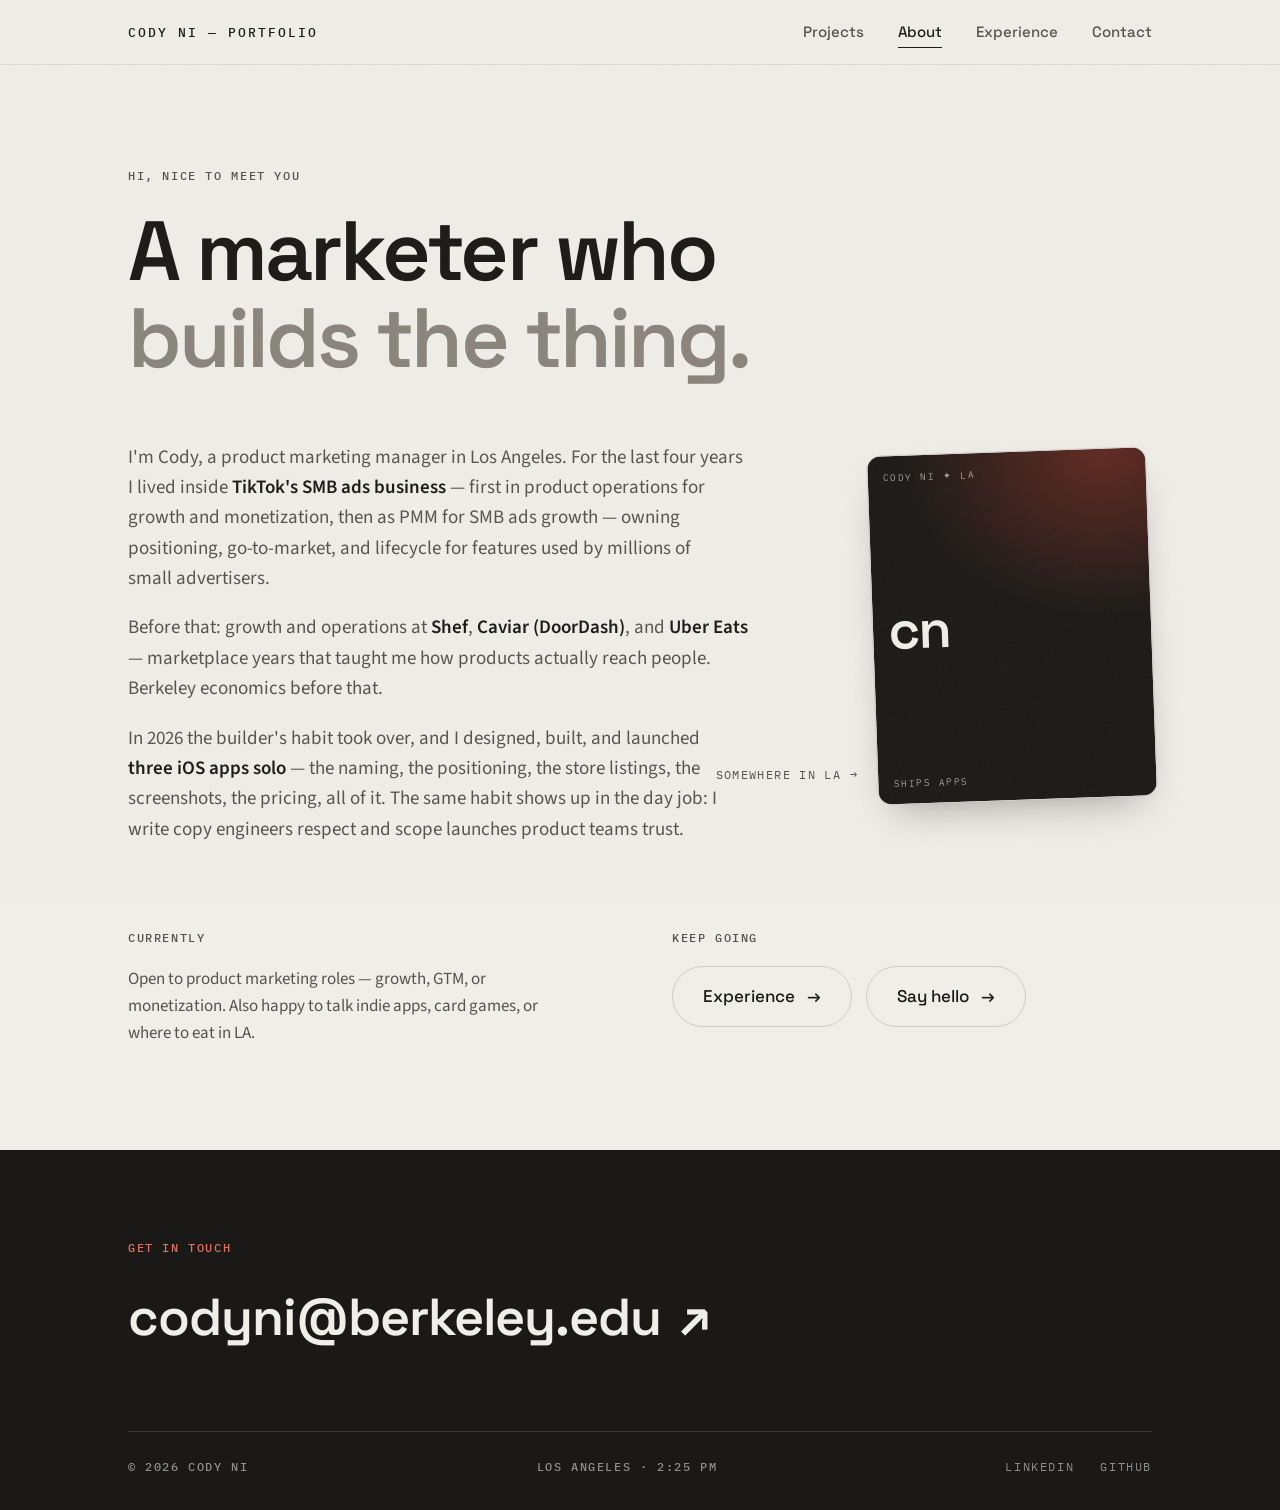
==== about.html @ 58f97cc1 "Design pass: signature interactions and a darker, sleeker finish - Cursor-following project previews" ====
<!DOCTYPE html>
<html lang="en">
<head>
  <meta charset="UTF-8">
  <meta name="viewport" content="width=device-width, initial-scale=1.0">
  <title>About — Cody Ni</title>
  <meta name="description" content="Cody Ni is a product marketing manager in Los Angeles — four years on TikTok's SMB ads business, three iOS apps shipped solo.">
  <link rel="canonical" href="https://codyni123.github.io/about.html">
  <meta property="og:type" content="profile">
  <meta property="og:title" content="About Cody Ni">
  <meta property="og:description" content="A marketer who builds the thing — PMM at TikTok, three iOS apps shipped solo.">
  <meta property="og:image" content="https://codyni123.github.io/assets/og.png">
  <link rel="icon" href="assets/favicon.svg" type="image/svg+xml">
  <link rel="preconnect" href="https://fonts.googleapis.com">
  <link rel="preconnect" href="https://fonts.gstatic.com" crossorigin>
  <link href="https://fonts.googleapis.com/css2?family=Space+Grotesk:wght@400;500;600&family=IBM+Plex+Mono:wght@400;500&family=Source+Sans+3:wght@400;500;600&display=swap" rel="stylesheet">
  <link rel="stylesheet" href="css/style.css">
</head>
<body>

  <header class="site-header">
    <div class="container">
      <a class="wordmark" href="index.html">Cody Ni<span class="wm-tail"> — Portfolio</span></a>
      <nav class="site-nav" aria-label="Main">
        <a href="index.html#projects">Projects</a>
        <a href="about.html" aria-current="page">About</a>
        <a href="resume.html">Experience</a>
        <a href="contact.html">Contact</a>
      </nav>
    </div>
  </header>

  <main>
    <section class="about-hero container">
      <span class="label fade-up">hi, nice to meet you</span>
      <h1 class="fade-up" style="--d:.08s">A marketer who<br><span class="muted">builds the thing.</span></h1>

      <div class="about-grid">
        <div class="about-bio fade-up" style="--d:.18s">
          <p>I'm Cody, a product marketing manager in Los Angeles. For the last four years I
          lived inside <strong>TikTok's SMB ads business</strong> — first in product operations
          for growth and monetization, then as PMM for SMB ads growth — owning positioning,
          go-to-market, and lifecycle for features used by millions of small advertisers.</p>
          <p>Before that: growth and operations at <strong>Shef</strong>, <strong>Caviar
          (DoorDash)</strong>, and <strong>Uber Eats</strong> — marketplace years that taught me
          how products actually reach people. Berkeley economics before that.</p>
          <p>In 2026 the builder's habit took over, and I designed, built, and launched
          <strong>three iOS apps solo</strong> — the naming, the positioning, the store
          listings, the screenshots, the pricing, all of it. The same habit shows up in the day
          job: I write copy engineers respect and scope launches product teams trust.</p>
        </div>
        <div class="about-photo fade-up" style="--d:.26s">
          <div class="polaroid">
            <div class="polaroid-fallback"><span class="pf-label">Cody Ni ✦ LA</span><span class="pf-mono">cn</span><span class="pf-label">ships apps</span></div>
            <img class="photo" src="assets/photo.jpg" alt="Cody Ni" onerror="this.remove()">
          </div>
          <span class="photo-caption">somewhere in LA →</span>
        </div>
      </div>
    </section>

    <section class="container">
      <div class="about-cols">
        <div class="currently reveal">
          <span class="label">Currently</span>
          <p>Open to product marketing roles — growth, GTM, or monetization. Also happy to
          talk indie apps, card games, or where to eat in LA.</p>
        </div>
        <div class="reveal">
          <span class="label" style="display:block; margin-bottom:18px;">Keep going</span>
          <div class="contact-alt" style="margin-top:0;">
            <a class="btn btn--ghost" href="resume.html">Experience <span class="arrow">→</span></a>
            <a class="btn btn--ghost" href="contact.html">Say hello <span class="arrow">→</span></a>
          </div>
        </div>
      </div>
    </section>
  </main>

  <footer class="site-footer">
    <div class="container">
      <div class="footer-cta reveal">
        <span class="label">Get in touch</span>
        <a class="footer-email" href="mailto:codyni@berkeley.edu">codyni@berkeley.edu <span class="arrow">↗</span></a>
      </div>
      <div class="footer-meta">
        <span class="label">© 2026 Cody Ni</span>
        <span class="label" data-la-time>Los Angeles</span>
        <div class="footer-links">
          <a href="https://www.linkedin.com/in/codyni123" target="_blank" rel="noopener">LinkedIn</a>
          <a href="https://github.com/codyni123" target="_blank" rel="noopener">GitHub</a>
        </div>
      </div>
    </div>
  </footer>

  <script src="js/main.js"></script>
</body>
</html>
---- css/style.css ----
/* ============================================================
   Cody Ni — portfolio
   2026 editorial: big type, warm paper, tactile detail
   ============================================================ */

/* soft cross-fade between pages (progressive enhancement) */
@view-transition { navigation: auto; }

::view-transition-old(root),
::view-transition-new(root) { animation-duration: 0.22s; }

:root {
  --paper: #f0eee9;
  --paper-raised: #f7f5f1;
  --ink: #1b1917;
  --ink-2: #57524c;
  --ink-3: #8a847c;
  --line: rgba(27, 25, 23, 0.16);
  --line-soft: rgba(27, 25, 23, 0.09);
  --red: #c2402f;
  --red-soft: #e2705f;
  --green: #3d8a5c;
  --pill: #1b1917;
  --pill-text: #f0eee9;

  --font-display: "Space Grotesk", "Helvetica Neue", Arial, sans-serif;
  --font-mono: "IBM Plex Mono", "SF Mono", Menlo, monospace;
  --font-body: "Source Sans 3", -apple-system, "Segoe UI", sans-serif;

  --container: 1120px;
  --pad: clamp(20px, 4.5vw, 48px);

  --ease-out: cubic-bezier(0.22, 1, 0.36, 1);
}

/* ---------- base ---------- */

*, *::before, *::after { box-sizing: border-box; }

html {
  scroll-behavior: smooth;
  -webkit-text-size-adjust: 100%;
}

[id] { scroll-margin-top: 78px; }

:focus-visible { outline: 2px solid var(--red); outline-offset: 3px; border-radius: 4px; }

body {
  margin: 0;
  background: var(--paper);
  color: var(--ink);
  font-family: var(--font-body);
  font-size: 17px;
  line-height: 1.6;
  -webkit-font-smoothing: antialiased;
  text-rendering: optimizeLegibility;
}

/* faint paper grain — the tactile detail */
body::after {
  content: "";
  position: fixed;
  inset: 0;
  z-index: 999;
  pointer-events: none;
  opacity: 0.05;
  background-image: url("data:image/svg+xml,%3Csvg xmlns='http://www.w3.org/2000/svg' width='180' height='180'%3E%3Cfilter id='n'%3E%3CfeTurbulence type='fractalNoise' baseFrequency='0.9' numOctaves='2' stitchTiles='stitch'/%3E%3C/filter%3E%3Crect width='100%25' height='100%25' filter='url(%23n)'/%3E%3C/svg%3E");
}

::selection { background: var(--red); color: var(--paper); }

img { max-width: 100%; display: block; }

a { color: inherit; text-decoration: none; }

h1, h2, h3 { margin: 0; font-family: var(--font-display); font-weight: 600; letter-spacing: -0.02em; text-wrap: balance; }

p { margin: 0 0 1em; text-wrap: pretty; }
p:last-child { margin-bottom: 0; }

.container {
  max-width: var(--container);
  margin: 0 auto;
  padding-left: var(--pad);
  padding-right: var(--pad);
}

/* mono label — the site's connective tissue */
.label {
  font-family: var(--font-mono);
  font-size: 11.5px;
  font-weight: 500;
  letter-spacing: 0.14em;
  text-transform: uppercase;
  color: var(--ink-2);
}

.label--dark { color: var(--ink); }

/* two-tone accent inside display type */
h1 .muted { color: var(--ink-3); }

/* availability dot */
.dot {
  display: inline-block;
  width: 8px;
  height: 8px;
  border-radius: 50%;
  background: var(--green);
  margin-right: 9px;
  vertical-align: 1px;
  animation: pulse 2.6s ease-in-out infinite;
}

@keyframes pulse {
  0%, 100% { box-shadow: 0 0 0 0 rgba(61, 138, 92, 0.35); }
  50% { box-shadow: 0 0 0 5px rgba(61, 138, 92, 0); }
}

/* ---------- header ---------- */

.site-header {
  position: sticky;
  top: 0;
  z-index: 50;
  view-transition-name: site-header; /* header holds still while pages cross-fade */
  background: color-mix(in srgb, var(--paper) 88%, transparent);
  backdrop-filter: blur(10px);
  -webkit-backdrop-filter: blur(10px);
  border-bottom: 1px solid var(--line-soft);
}

.site-header .container {
  display: flex;
  align-items: center;
  justify-content: space-between;
  height: 64px;
}

.site-header.scrolled {
  border-bottom-color: var(--line);
  background: color-mix(in srgb, var(--paper) 94%, transparent);
}

.wordmark {
  font-family: var(--font-mono);
  font-size: 12.5px;
  font-weight: 500;
  letter-spacing: 0.16em;
  text-transform: uppercase;
}

.wordmark:hover { color: var(--red); }

.site-nav {
  display: flex;
  gap: clamp(18px, 3vw, 34px);
}

.site-nav a {
  font-family: var(--font-display);
  font-size: 15px;
  font-weight: 500;
  color: var(--ink-2);
  position: relative;
  padding: 4px 0;
}

.site-nav a::after {
  content: "";
  position: absolute;
  left: 0;
  bottom: 0;
  height: 1.5px;
  width: 100%;
  background: var(--ink);
  transform: scaleX(0);
  transform-origin: right;
  transition: transform 0.35s var(--ease-out);
}

.site-nav a:hover { color: var(--ink); }
.site-nav a:hover::after { transform: scaleX(1); transform-origin: left; }

.site-nav a[aria-current="page"] { color: var(--ink); }
.site-nav a[aria-current="page"]::after { transform: scaleX(1); }

/* ---------- footer (dark) ---------- */

.site-footer {
  background: var(--ink);
  color: var(--paper);
  margin-top: clamp(64px, 8vw, 110px);
  padding: clamp(56px, 7vw, 96px) 0 34px;
}

.site-footer .label { color: rgba(240, 238, 233, 0.5); }

.footer-cta { margin-bottom: clamp(44px, 6vw, 72px); }

.footer-cta .label { display: block; margin-bottom: 18px; color: var(--red-soft); }

.footer-email {
  font-family: var(--font-display);
  font-weight: 600;
  font-size: clamp(26px, 4.6vw, 52px);
  letter-spacing: -0.02em;
  display: inline-flex;
  align-items: baseline;
  gap: 0.35em;
  color: var(--paper);
  transition: color 0.3s;
}

.footer-email .arrow { transition: transform 0.3s var(--ease-out); display: inline-block; }
.footer-email:hover { color: var(--red-soft); }
.footer-email:hover .arrow { transform: translate(5px, -5px); }

.footer-meta {
  display: flex;
  flex-wrap: wrap;
  align-items: center;
  justify-content: space-between;
  gap: 14px 28px;
  border-top: 1px solid rgba(240, 238, 233, 0.14);
  padding-top: 26px;
}

.footer-links { display: flex; gap: 26px; }

.footer-links a,
.footer-meta .label { font-family: var(--font-mono); font-size: 11.5px; letter-spacing: 0.14em; text-transform: uppercase; color: rgba(240, 238, 233, 0.55); transition: color 0.25s; }

.footer-links a:hover { color: var(--paper); }

/* ---------- buttons ---------- */

.btn {
  border: 0;
  cursor: pointer;
  display: inline-flex;
  align-items: center;
  gap: 12px;
  background: var(--pill);
  color: var(--pill-text);
  font-family: var(--font-display);
  font-weight: 500;
  font-size: 17px;
  padding: 16px 30px;
  border-radius: 999px;
  transition: transform 0.3s var(--ease-out), box-shadow 0.3s var(--ease-out), background 0.3s;
}

.btn .arrow { transition: transform 0.3s var(--ease-out); }

.btn:hover {
  transform: translateY(-2px);
  box-shadow: 0 10px 28px -10px rgba(27, 25, 23, 0.45);
}

.btn:hover .arrow { transform: translate(3px, -3px); }

.btn:active { transform: translateY(0) scale(0.98); }

.btn--ghost {
  background: transparent;
  color: var(--ink);
  border: 1px solid var(--line);
}

.btn--ghost:hover { border-color: var(--ink); background: var(--ink); color: var(--paper); box-shadow: none; }

/* ---------- hero (home) ---------- */

.hero { position: relative; isolation: isolate; padding-top: clamp(56px, 9vw, 120px); padding-bottom: clamp(40px, 6vw, 80px); }

/* soft warm glow behind the hero — depth without decoration */
.hero::before {
  content: "";
  position: absolute;
  top: -18%;
  right: 0;
  width: min(52vw, 640px);
  aspect-ratio: 1;
  border-radius: 50%;
  background: radial-gradient(closest-side, rgba(194, 64, 47, 0.09), rgba(194, 64, 47, 0.03) 55%, transparent 72%);
  pointer-events: none;
  z-index: -1;
}

.scroll-cue {
  display: inline-flex;
  align-items: center;
  gap: 14px;
  margin-top: clamp(40px, 6vw, 72px);
}

.scroll-cue .cue-line {
  width: 44px;
  height: 1px;
  background: var(--line);
  position: relative;
  overflow: hidden;
}

.scroll-cue .cue-line::after {
  content: "";
  position: absolute;
  inset: 0;
  background: var(--ink);
  animation: cue 2.2s var(--ease-out) infinite;
}

@keyframes cue {
  0% { transform: scaleX(0); transform-origin: left; }
  50% { transform: scaleX(1); transform-origin: left; }
  51% { transform-origin: right; }
  100% { transform: scaleX(0); transform-origin: right; }
}

.hero-eyebrow { display: flex; flex-wrap: wrap; gap: 10px 26px; margin-bottom: clamp(26px, 4vw, 44px); }

.hero h1 {
  font-size: clamp(42px, 7vw, 96px);
  line-height: 1.04;
  letter-spacing: -0.035em;
}


.hero-row {
  display: flex;
  align-items: flex-end;
  justify-content: space-between;
  gap: clamp(28px, 5vw, 64px);
  margin-top: clamp(30px, 5vw, 54px);
}

.hero-lede {
  max-width: 470px;
  font-size: clamp(17px, 1.6vw, 19.5px);
  color: var(--ink-2);
}

.hero-photo-wrap { position: relative; flex: none; }

.polaroid {
  position: relative;
  width: clamp(150px, 19vw, 216px);
  aspect-ratio: 21 / 26;
  border-radius: 14px;
  overflow: hidden;
  transform: rotate(2.5deg);
  border: 1px solid var(--line);
  background: var(--paper-raised);
  box-shadow: 0 18px 40px -18px rgba(27, 25, 23, 0.4);
  transition: transform 0.45s var(--ease-out);
}

.polaroid:hover { transform: rotate(0.4deg) translateY(-3px); }

.polaroid img.photo {
  position: absolute;
  inset: 0;
  z-index: 1;
  width: 100%;
  height: 100%;
  object-fit: cover;
}

.polaroid-fallback {
  position: absolute;
  inset: 0;
  display: flex;
  flex-direction: column;
  justify-content: space-between;
  padding: 14px 15px 13px;
  background:
    radial-gradient(120% 80% at 85% 0%, rgba(194, 64, 47, 0.42), transparent 60%),
    var(--ink);
  color: var(--paper);
}

.polaroid-fallback .pf-label {
  font-family: var(--font-mono);
  font-size: 9.5px;
  letter-spacing: 0.16em;
  text-transform: uppercase;
  color: rgba(240, 238, 233, 0.62);
}

.polaroid-fallback .pf-mono {
  font-family: var(--font-display);
  font-weight: 600;
  font-size: clamp(38px, 4.4vw, 54px);
  letter-spacing: -0.03em;
  line-height: 1;
}

.photo-caption {
  position: absolute;
  bottom: 16px;
  right: calc(100% + 14px);
  font-family: var(--font-mono);
  font-size: 11.5px;
  letter-spacing: 0.12em;
  text-transform: uppercase;
  color: var(--ink-2);
  white-space: nowrap;
}

/* inline text link */
.tlink { text-decoration: underline; text-underline-offset: 3px; text-decoration-thickness: 1px; transition: color 0.25s; }
.tlink:hover { color: var(--red); }

/* ---------- marquee ---------- */

.marquee {
  border-top: 1px solid var(--line);
  border-bottom: 1px solid var(--line);
  overflow: hidden;
  padding: 15px 0;
  user-select: none;
  -webkit-mask-image: linear-gradient(90deg, transparent, #000 10%, #000 90%, transparent);
  mask-image: linear-gradient(90deg, transparent, #000 10%, #000 90%, transparent);
}

.marquee-track {
  display: flex;
  gap: 0;
  width: max-content;
  animation: marquee 26s linear infinite;
}

.marquee:hover .marquee-track { animation-play-state: paused; }

.marquee-track span {
  font-family: var(--font-mono);
  font-size: 12.5px;
  font-weight: 500;
  letter-spacing: 0.16em;
  text-transform: uppercase;
  color: var(--ink-2);
  white-space: nowrap;
}

.marquee-track .sep { color: var(--red); padding: 0 22px; }

@keyframes marquee {
  from { transform: translateX(0); }
  to { transform: translateX(-50%); }
}

/* ---------- work list (home) ---------- */

.work { padding-top: clamp(56px, 8vw, 100px); }

.section-head {
  display: flex;
  align-items: baseline;
  justify-content: space-between;
  margin-bottom: clamp(10px, 2vw, 20px);
}

.section-head h2 { font-size: clamp(28px, 3.6vw, 44px); letter-spacing: -0.025em; }

.work-list { border-top: 1px solid var(--line); }

.work-row {
  display: grid;
  grid-template-columns: 52px 96px 1fr auto;
  gap: clamp(18px, 3vw, 36px);
  align-items: center;
  padding: clamp(22px, 3.4vw, 34px) 0;
  position: relative;
}

/* dividers draw themselves in as rows reveal */
.work-row::after,
.exp-row::after,
.highlight::after {
  content: "";
  position: absolute;
  left: 0;
  right: 0;
  bottom: 0;
  height: 1px;
  background: var(--line);
  transform: scaleX(0);
  transform-origin: left;
  transition: transform 1s var(--ease-out) 0.15s;
}

.work-row.in::after,
.exp-row.in::after,
.highlight.in::after { transform: scaleX(1); }

.work-row .num { font-family: var(--font-mono); font-size: 13px; color: var(--ink-3); transition: color 0.3s; }

.work-icon {
  width: 96px;
  height: 96px;
  border-radius: 22px;
  overflow: hidden;
  border: 1px solid var(--line-soft);
  box-shadow: 0 10px 24px -12px rgba(27, 25, 23, 0.35);
  transition: transform 0.4s var(--ease-out);
}

.work-row:hover .work-icon { transform: scale(1.045) rotate(-1.2deg); }
.work-row:hover .num { color: var(--red); }

.work-copy h3 { font-size: clamp(22px, 2.6vw, 30px); margin-bottom: 6px; transition: color 0.3s; }
.work-row:hover .work-copy h3 { color: var(--red); }

.work-copy p { color: var(--ink-2); max-width: 560px; font-size: 16.5px; }

.work-tags { display: flex; gap: 8px; margin-top: 12px; flex-wrap: wrap; }

.tag {
  font-family: var(--font-mono);
  font-size: 10.5px;
  letter-spacing: 0.1em;
  text-transform: uppercase;
  color: var(--ink-2);
  border: 1px solid var(--line);
  border-radius: 999px;
  padding: 4px 11px;
}

/* outbound chip inside a stretched-link row */
a.tag-link { position: relative; z-index: 2; transition: border-color 0.25s, color 0.25s, background 0.25s; }
a.tag-link:hover { border-color: var(--ink); color: var(--paper); background: var(--ink); }

.work-row .go {
  font-size: 24px;
  color: var(--ink-3);
  transition: transform 0.3s var(--ease-out), color 0.3s;
}

.work-row:hover .go { transform: translateX(6px); color: var(--ink); }

/* stretched link */
.work-row > a.cover { position: absolute; inset: 0; z-index: 1; }

/* ---------- aside strip (home, below work) ---------- */

.aside-strip {
  margin-top: clamp(56px, 8vw, 96px);
  display: grid;
  grid-template-columns: repeat(3, 1fr);
  border-top: 1px solid var(--line);
}

.aside-card {
  position: relative;
  padding: 28px clamp(18px, 2.6vw, 32px) 10px 0;
}

.aside-card + .aside-card {
  border-left: 1px solid var(--line-soft);
  padding-left: clamp(18px, 2.6vw, 32px);
}

/* red hairline that grows across the column on hover */
.aside-card::before {
  content: "";
  position: absolute;
  top: -1px;
  left: 0;
  height: 2px;
  width: 0;
  background: var(--red);
  transition: width 0.55s var(--ease-out);
}

.aside-card:hover::before { width: 100%; }

.aside-card .label { display: block; margin-bottom: 12px; color: var(--red); }

.aside-card h3 { font-size: 19px; margin-bottom: 8px; }

.aside-card p { color: var(--ink-2); font-size: 15.5px; }

.home-cta { display: flex; flex-wrap: wrap; gap: 14px; margin-top: clamp(36px, 5vw, 56px); }

/* ---------- case study ---------- */

.case-top { padding-top: clamp(40px, 6vw, 72px); }

.backlink {
  font-family: var(--font-mono);
  font-size: 11.5px;
  letter-spacing: 0.14em;
  text-transform: uppercase;
  color: var(--ink-2);
  display: inline-block;
  margin-bottom: clamp(28px, 4vw, 46px);
}

.backlink:hover { color: var(--red); }

.case-title h1 {
  font-size: clamp(44px, 7.6vw, 96px);
  line-height: 1.0;
  letter-spacing: -0.035em;
}

.case-title .case-sub {
  display: block;
  margin-top: 14px;
  font-family: var(--font-display);
  font-weight: 400;
  font-size: clamp(19px, 2.4vw, 28px);
  color: var(--ink-3);
  letter-spacing: -0.015em;
}

.case-meta {
  display: flex;
  flex-wrap: wrap;
  gap: 26px 56px;
  align-items: flex-end;
  justify-content: space-between;
  margin-top: clamp(32px, 5vw, 56px);
  padding-top: 26px;
  border-top: 1px solid var(--line);
}

.case-meta dl { display: flex; flex-wrap: wrap; gap: 20px 56px; margin: 0; }

.case-meta dt { font-family: var(--font-mono); font-size: 10.5px; letter-spacing: 0.14em; text-transform: uppercase; color: var(--ink-3); margin-bottom: 7px; }

.case-meta dd { margin: 0; font-family: var(--font-display); font-weight: 500; font-size: 15.5px; }

/* hero band with screenshots */
.case-band {
  margin-top: clamp(40px, 6vw, 64px);
  border-radius: 22px;
  padding: clamp(34px, 6vw, 70px) clamp(20px, 4vw, 60px);
  display: flex;
  justify-content: center;
  align-items: flex-end;
  gap: clamp(14px, 3vw, 36px);
  overflow: hidden;
  position: relative;
}

.case-band .shot {
  width: clamp(140px, 22vw, 232px);
  border-radius: 18px;
  overflow: hidden;
  box-shadow: 0 24px 48px -20px rgba(0, 0, 0, 0.55);
  transition: transform 0.45s var(--ease-out);
}

.case-band .shot:nth-child(1) { transform: rotate(-2deg) translateY(6px); }
.case-band .shot:nth-child(2) { transform: translateY(-8px); z-index: 2; }
.case-band .shot:nth-child(3) { transform: rotate(2deg) translateY(6px); }

.case-band .shot:hover { transform: translateY(-10px); }

.case-band--red10 { background: radial-gradient(130% 120% at 50% 0%, #14351f 0%, #0d2415 58%, #0a1c10 100%); }
.case-band--liarsdice { background: radial-gradient(130% 120% at 50% 0%, #efe0cd 0%, #e3cdb2 60%, #d9bf9f 100%); }
.case-band--cardful { background: radial-gradient(130% 120% at 50% 0%, #2e2c28 0%, #211f1c 58%, #191713 100%); }

/* framed raw screenshot */
.case-band .shot.phone {
  border: 6px solid #111;
  border-radius: 32px;
  background: #111;
}

.phone img { border-radius: 26px; }

/* by-the-numbers strip under the band */
.case-stats {
  display: flex;
  flex-wrap: wrap;
  gap: 10px 14px;
  align-items: baseline;
  margin-top: clamp(20px, 3vw, 28px);
}

.case-stats span {
  font-family: var(--font-mono);
  font-size: 11.5px;
  letter-spacing: 0.12em;
  text-transform: uppercase;
  color: var(--ink-2);
}

.case-stats .sep { color: var(--red); }

/* case body */
.case-body {
  display: grid;
  grid-template-columns: 200px 1fr;
  gap: clamp(24px, 4vw, 64px);
  padding: clamp(48px, 7vw, 88px) 0 0;
}

.case-body .label { padding-top: 6px; }

.case-prose { max-width: 640px; font-size: clamp(17px, 1.5vw, 19px); color: var(--ink-2); }

.case-prose strong { color: var(--ink); font-weight: 600; }

.case-prose .lede { font-size: clamp(19px, 1.9vw, 23px); color: var(--ink); line-height: 1.5; }

/* numbered highlights */
.case-highlights {
  margin-top: clamp(48px, 7vw, 84px);
  border-top: 1px solid var(--line);
}

.highlight {
  display: grid;
  grid-template-columns: 200px 1fr;
  gap: clamp(24px, 4vw, 64px);
  padding: clamp(26px, 4vw, 40px) 0;
  position: relative;
}

.highlight .h-num { font-family: var(--font-mono); font-size: 13px; color: var(--red); padding-top: 5px; }

.highlight h3 { font-size: clamp(20px, 2.4vw, 26px); margin-bottom: 8px; }

.highlight p { color: var(--ink-2); max-width: 600px; }

/* next project */
.case-next {
  margin-top: clamp(48px, 7vw, 80px);
  display: flex;
  align-items: flex-end;
  justify-content: space-between;
  gap: 24px;
}

.case-next .label { display: block; margin-bottom: 12px; }

.case-next a.next-link {
  font-family: var(--font-display);
  font-weight: 600;
  font-size: clamp(28px, 4.4vw, 52px);
  letter-spacing: -0.03em;
  display: inline-flex;
  align-items: baseline;
  gap: 0.35em;
}

.case-next a.next-link .arrow { transition: transform 0.3s var(--ease-out); }
.case-next a.next-link:hover { color: var(--red); }
.case-next a.next-link:hover .arrow { transform: translateX(6px); }

/* ---------- about ---------- */

.about-hero { padding-top: clamp(56px, 8vw, 104px); }

.about-hero .label { display: block; margin-bottom: 22px; }

.about-hero h1 {
  font-size: clamp(40px, 6.8vw, 84px);
  line-height: 1.04;
  letter-spacing: -0.035em;
  max-width: 13em;
}

.about-grid {
  display: grid;
  grid-template-columns: 1fr 300px;
  gap: clamp(36px, 6vw, 88px);
  align-items: start;
  margin-top: clamp(36px, 5vw, 60px);
}

.about-bio { max-width: 620px; font-size: clamp(17px, 1.5vw, 19px); color: var(--ink-2); }

.about-bio strong { color: var(--ink); font-weight: 600; }

.about-photo { position: relative; justify-self: end; margin-top: 8px; }

.about-photo .polaroid { width: clamp(220px, 24vw, 280px); aspect-ratio: 4 / 5; transform: rotate(-2deg); }
.about-photo .polaroid:hover { transform: rotate(-0.4deg) translateY(-3px); }

/* experience */
.exp { margin-top: clamp(56px, 8vw, 96px); }

.exp .label { display: block; margin-bottom: 8px; }

.exp-list { border-top: 1px solid var(--line); }

.exp-row {
  display: grid;
  grid-template-columns: 1fr auto;
  gap: 8px 32px;
  align-items: baseline;
  padding: 20px 0;
  position: relative;
}

.exp-row h3 { font-size: clamp(17px, 1.8vw, 21px); font-weight: 600; }

.exp-row .org { color: var(--ink-2); font-size: 16px; margin-top: 3px; }

.exp-row .years { font-family: var(--font-mono); font-size: 12px; letter-spacing: 0.1em; color: var(--ink-3); white-space: nowrap; }

/* toolkit + currently */
.about-cols {
  display: grid;
  grid-template-columns: 1fr 1fr;
  gap: clamp(28px, 5vw, 72px);
  margin-top: clamp(48px, 7vw, 84px);
}

.about-cols .label { display: block; margin-bottom: 18px; }

.toolkit { display: flex; flex-wrap: wrap; gap: 9px; }

.toolkit .tag { font-size: 12px; padding: 7px 15px; transition: border-color 0.25s, color 0.25s; }

.toolkit .tag { transition: border-color 0.25s, color 0.25s, background 0.25s; }
.toolkit .tag:hover { border-color: var(--ink); background: var(--ink); color: var(--paper); }

.currently p { color: var(--ink-2); max-width: 430px; }

/* ---------- contact ---------- */

.contact-hero { padding-top: clamp(64px, 9vw, 120px); }

.contact-hero .badge { margin-bottom: clamp(26px, 4vw, 40px); display: inline-block; }

.contact-hero h1 {
  font-size: clamp(56px, 11vw, 140px);
  line-height: 0.98;
  letter-spacing: -0.04em;
}


.contact-lede { max-width: 520px; margin-top: clamp(24px, 3.6vw, 38px); font-size: clamp(17px, 1.6vw, 20px); color: var(--ink-2); }

.contact-hero .btn { margin-top: clamp(28px, 4vw, 44px); font-size: clamp(17px, 1.8vw, 21px); padding: 18px 34px; }

.contact-cards {
  display: grid;
  grid-template-columns: repeat(3, 1fr);
  border-top: 1px solid var(--line);
  margin-top: clamp(52px, 7vw, 88px);
}

.contact-alt { margin-top: clamp(40px, 6vw, 64px); display: flex; gap: 14px; flex-wrap: wrap; }

/* ---------- resume ---------- */

.resume-top { padding-top: clamp(48px, 7vw, 88px); }

.resume-top .title-row {
  display: flex;
  flex-wrap: wrap;
  align-items: flex-end;
  justify-content: space-between;
  gap: 24px;
}

.resume-top h1 { font-size: clamp(44px, 7vw, 88px); letter-spacing: -0.035em; }

.resume-top .sub { margin-top: 14px; color: var(--ink-2); font-size: clamp(16px, 1.5vw, 19px); }

.resume-section { margin-top: clamp(44px, 6vw, 72px); }

.resume-section > .label { display: block; margin-bottom: 6px; }

/* ---------- reveal animations ---------- */

.reveal {
  opacity: 0;
  transform: translateY(22px);
  transition: opacity 0.7s var(--ease-out), transform 0.7s var(--ease-out);
  transition-delay: var(--d, 0s);
}

.reveal.in { opacity: 1; transform: none; }

/* gentle on-load entrance for above-the-fold elements */
.fade-up {
  opacity: 0;
  transform: translateY(16px);
  filter: blur(6px);
  animation: fadeUp 0.8s var(--ease-out) forwards;
  animation-delay: var(--d, 0s);
}

@keyframes fadeUp { to { opacity: 1; transform: none; filter: blur(0); } }

/* word-by-word headline entrance (spans injected by main.js) */
.w {
  display: inline-block;
  opacity: 0;
  transform: translateY(0.35em);
  filter: blur(5px);
  animation: fadeUp 0.7s var(--ease-out) forwards;
  animation-delay: var(--d, 0s);
}

/* cursor-following project preview */
.cursor-preview {
  position: fixed;
  top: 0;
  left: 0;
  width: 150px;
  aspect-ratio: 9 / 19.5;
  border-radius: 18px;
  overflow: hidden;
  pointer-events: none;
  z-index: 60;
  opacity: 0;
  transform: translate(-50%, -50%) scale(0.85) rotate(var(--r, 0deg));
  transition: opacity 0.3s var(--ease-out), transform 0.3s var(--ease-out);
  box-shadow: 0 30px 60px -20px rgba(27, 25, 23, 0.5);
  background: var(--ink);
  will-change: transform, left, top;
}

.cursor-preview.show { opacity: 1; transform: translate(-50%, -50%) scale(1) rotate(var(--r, 0deg)); }

.cursor-preview img { width: 100%; height: 100%; object-fit: cover; }

@media (hover: none), (pointer: coarse) { .cursor-preview { display: none; } }

/* case-study shots drift at different rates as you scroll (progressive) */
@supports (animation-timeline: view()) {
  .case-band .shot {
    animation: shotDrift linear both;
    animation-timeline: view();
    animation-range: entry 0% exit 100%;
  }
  .case-band .shot:nth-child(1), .case-band .shot:nth-child(3) { --drift: 30px; }
  .case-band .shot:nth-child(2) { --drift: 12px; }
  @keyframes shotDrift {
    from { translate: 0 var(--drift); }
    to { translate: 0 calc(var(--drift) * -1); }
  }
}

/* ---------- responsive ---------- */

@media (max-width: 860px) {
  .hero-row { flex-direction: column-reverse; align-items: flex-start; }
  .hero-photo-wrap { align-self: flex-end; margin-top: -8px; }
  .work-row { grid-template-columns: 34px 64px 1fr auto; gap: 16px; }
  .work-icon { width: 64px; height: 64px; border-radius: 15px; }
  .aside-strip, .contact-cards { grid-template-columns: 1fr; }
  .aside-card { padding-right: 0; }
  .aside-card + .aside-card { border-left: 0; border-top: 1px solid var(--line-soft); padding-left: 0; }
  .case-body, .highlight { grid-template-columns: 1fr; gap: 10px; }
  .case-body .label { padding-top: 0; }
  .about-grid { grid-template-columns: 1fr; }
  .about-photo { justify-self: start; margin-top: 10px; }
  .about-cols { grid-template-columns: 1fr; }
}

@media (max-width: 560px) {
  body { font-size: 16px; }
  .wm-tail { display: none; }
  .work-row { grid-template-columns: 52px 1fr auto; }
  .work-row .num { display: none; }
  .work-icon { width: 52px; height: 52px; border-radius: 13px; }
  .work-copy p { font-size: 15px; }
  .site-nav { gap: 13px; }
  .site-nav a { font-size: 13.5px; }
  .case-band .shot:nth-child(3) { display: none; }
  .footer-links { gap: 18px; flex-wrap: wrap; }
}

/* ---------- motion preferences ---------- */

@media (prefers-reduced-motion: reduce) {
  html { scroll-behavior: auto; }
  .marquee-track { animation: none; }
  .dot { animation: none; }
  .reveal { opacity: 1; transform: none; transition: none; }
  .fade-up, .w { opacity: 1; transform: none; filter: none; animation: none; }
  .cursor-preview, .scroll-cue .cue-line::after { display: none; }
  .case-band .shot { animation: none; }
  .work-row::after, .exp-row::after, .highlight::after { transform: scaleX(1); transition: none; }
  *, *::before, *::after { transition-duration: 0.01ms !important; animation-duration: 0.01ms !important; }
}

/* ---------- print (resume page) ---------- */

@media print {
  .site-header, .site-footer, body::after { display: none; }
  body { background: #fff; }
}
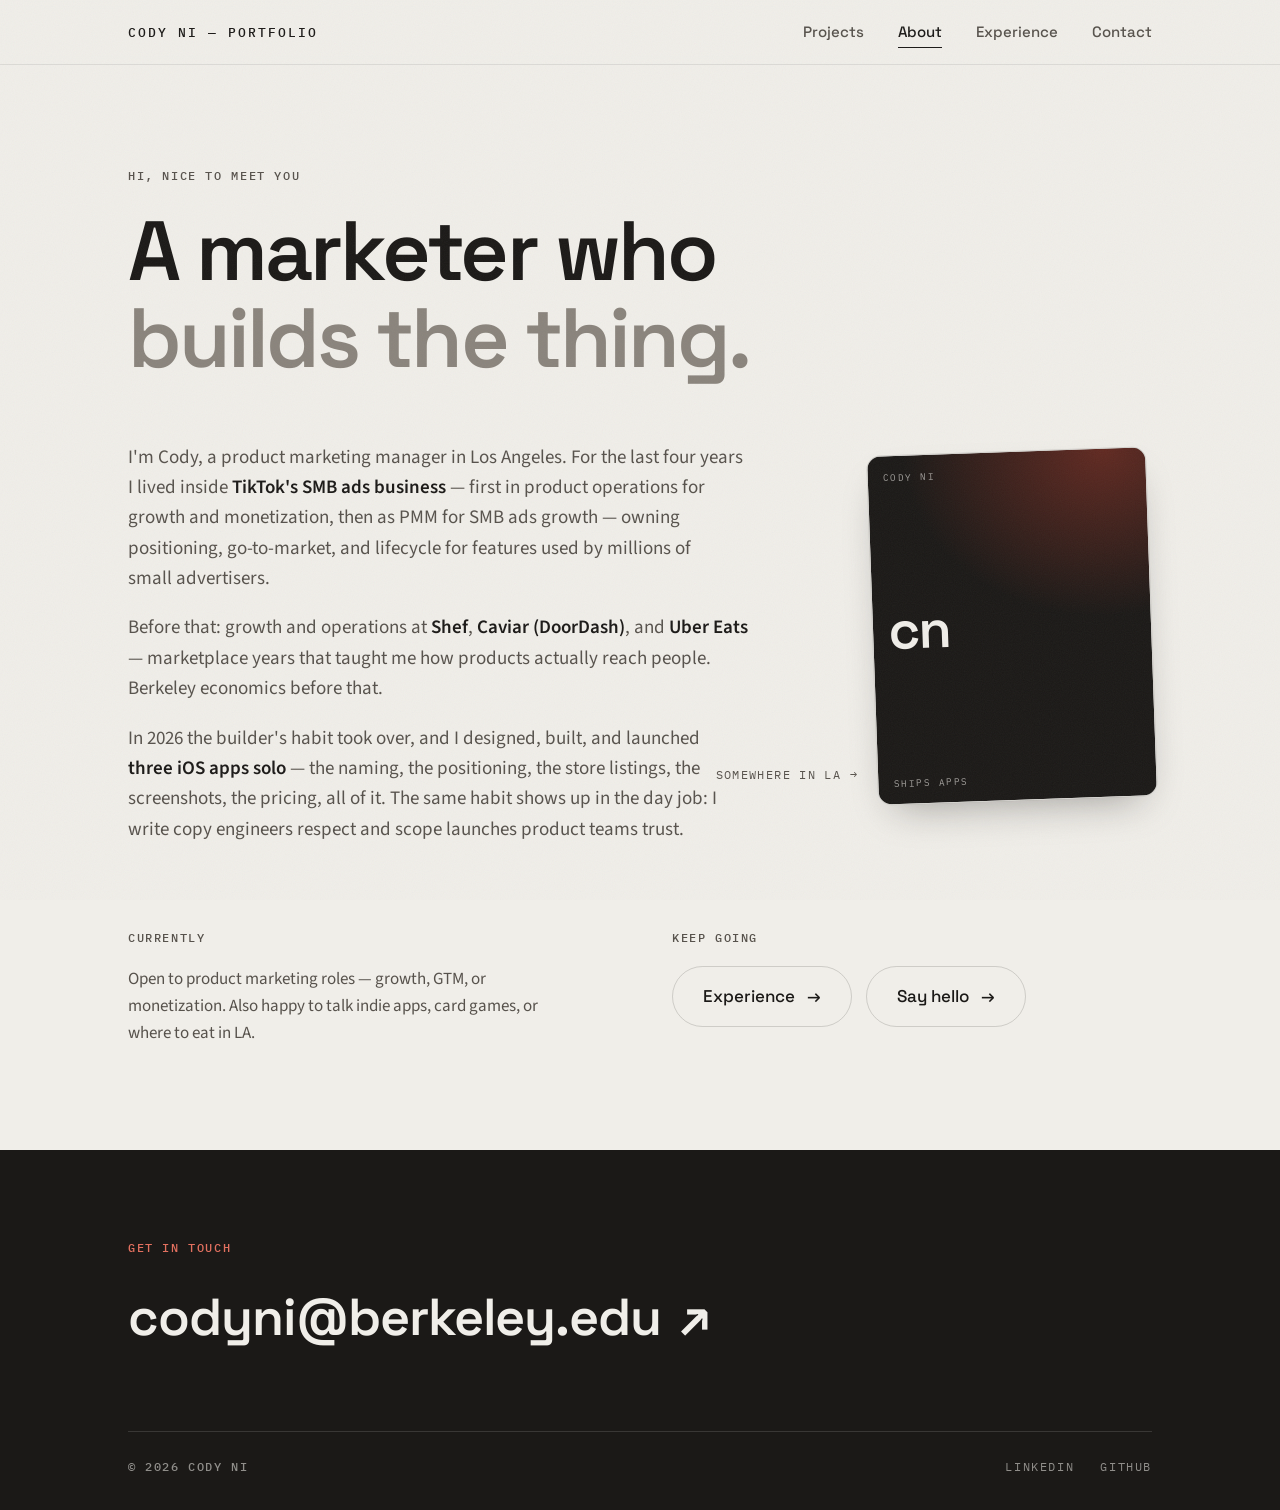
==== commit caa5e060: "Remove cursor-following previews and footer clock; trim location mentions Co-Authored-By: Claude Fab" ====
--- a/about.html
+++ b/about.html
@@ -51,7 +51,7 @@
         </div>
         <div class="about-photo fade-up" style="--d:.26s">
           <div class="polaroid">
-            <div class="polaroid-fallback"><span class="pf-label">Cody Ni ✦ LA</span><span class="pf-mono">cn</span><span class="pf-label">ships apps</span></div>
+            <div class="polaroid-fallback"><span class="pf-label">Cody Ni</span><span class="pf-mono">cn</span><span class="pf-label">ships apps</span></div>
             <img class="photo" src="assets/photo.jpg" alt="Cody Ni" onerror="this.remove()">
           </div>
           <span class="photo-caption">somewhere in LA →</span>
@@ -85,7 +85,6 @@
       </div>
       <div class="footer-meta">
         <span class="label">© 2026 Cody Ni</span>
-        <span class="label" data-la-time>Los Angeles</span>
         <div class="footer-links">
           <a href="https://www.linkedin.com/in/codyni123" target="_blank" rel="noopener">LinkedIn</a>
           <a href="https://github.com/codyni123" target="_blank" rel="noopener">GitHub</a>
--- a/css/style.css
+++ b/css/style.css
@@ -902,31 +902,6 @@
   animation-delay: var(--d, 0s);
 }
 
-/* cursor-following project preview */
-.cursor-preview {
-  position: fixed;
-  top: 0;
-  left: 0;
-  width: 150px;
-  aspect-ratio: 9 / 19.5;
-  border-radius: 18px;
-  overflow: hidden;
-  pointer-events: none;
-  z-index: 60;
-  opacity: 0;
-  transform: translate(-50%, -50%) scale(0.85) rotate(var(--r, 0deg));
-  transition: opacity 0.3s var(--ease-out), transform 0.3s var(--ease-out);
-  box-shadow: 0 30px 60px -20px rgba(27, 25, 23, 0.5);
-  background: var(--ink);
-  will-change: transform, left, top;
-}
-
-.cursor-preview.show { opacity: 1; transform: translate(-50%, -50%) scale(1) rotate(var(--r, 0deg)); }
-
-.cursor-preview img { width: 100%; height: 100%; object-fit: cover; }
-
-@media (hover: none), (pointer: coarse) { .cursor-preview { display: none; } }
-
 /* case-study shots drift at different rates as you scroll (progressive) */
 @supports (animation-timeline: view()) {
   .case-band .shot {
@@ -980,7 +955,7 @@
   .dot { animation: none; }
   .reveal { opacity: 1; transform: none; transition: none; }
   .fade-up, .w { opacity: 1; transform: none; filter: none; animation: none; }
-  .cursor-preview, .scroll-cue .cue-line::after { display: none; }
+  .scroll-cue .cue-line::after { display: none; }
   .case-band .shot { animation: none; }
   .work-row::after, .exp-row::after, .highlight::after { transform: scaleX(1); transition: none; }
   *, *::before, *::after { transition-duration: 0.01ms !important; animation-duration: 0.01ms !important; }
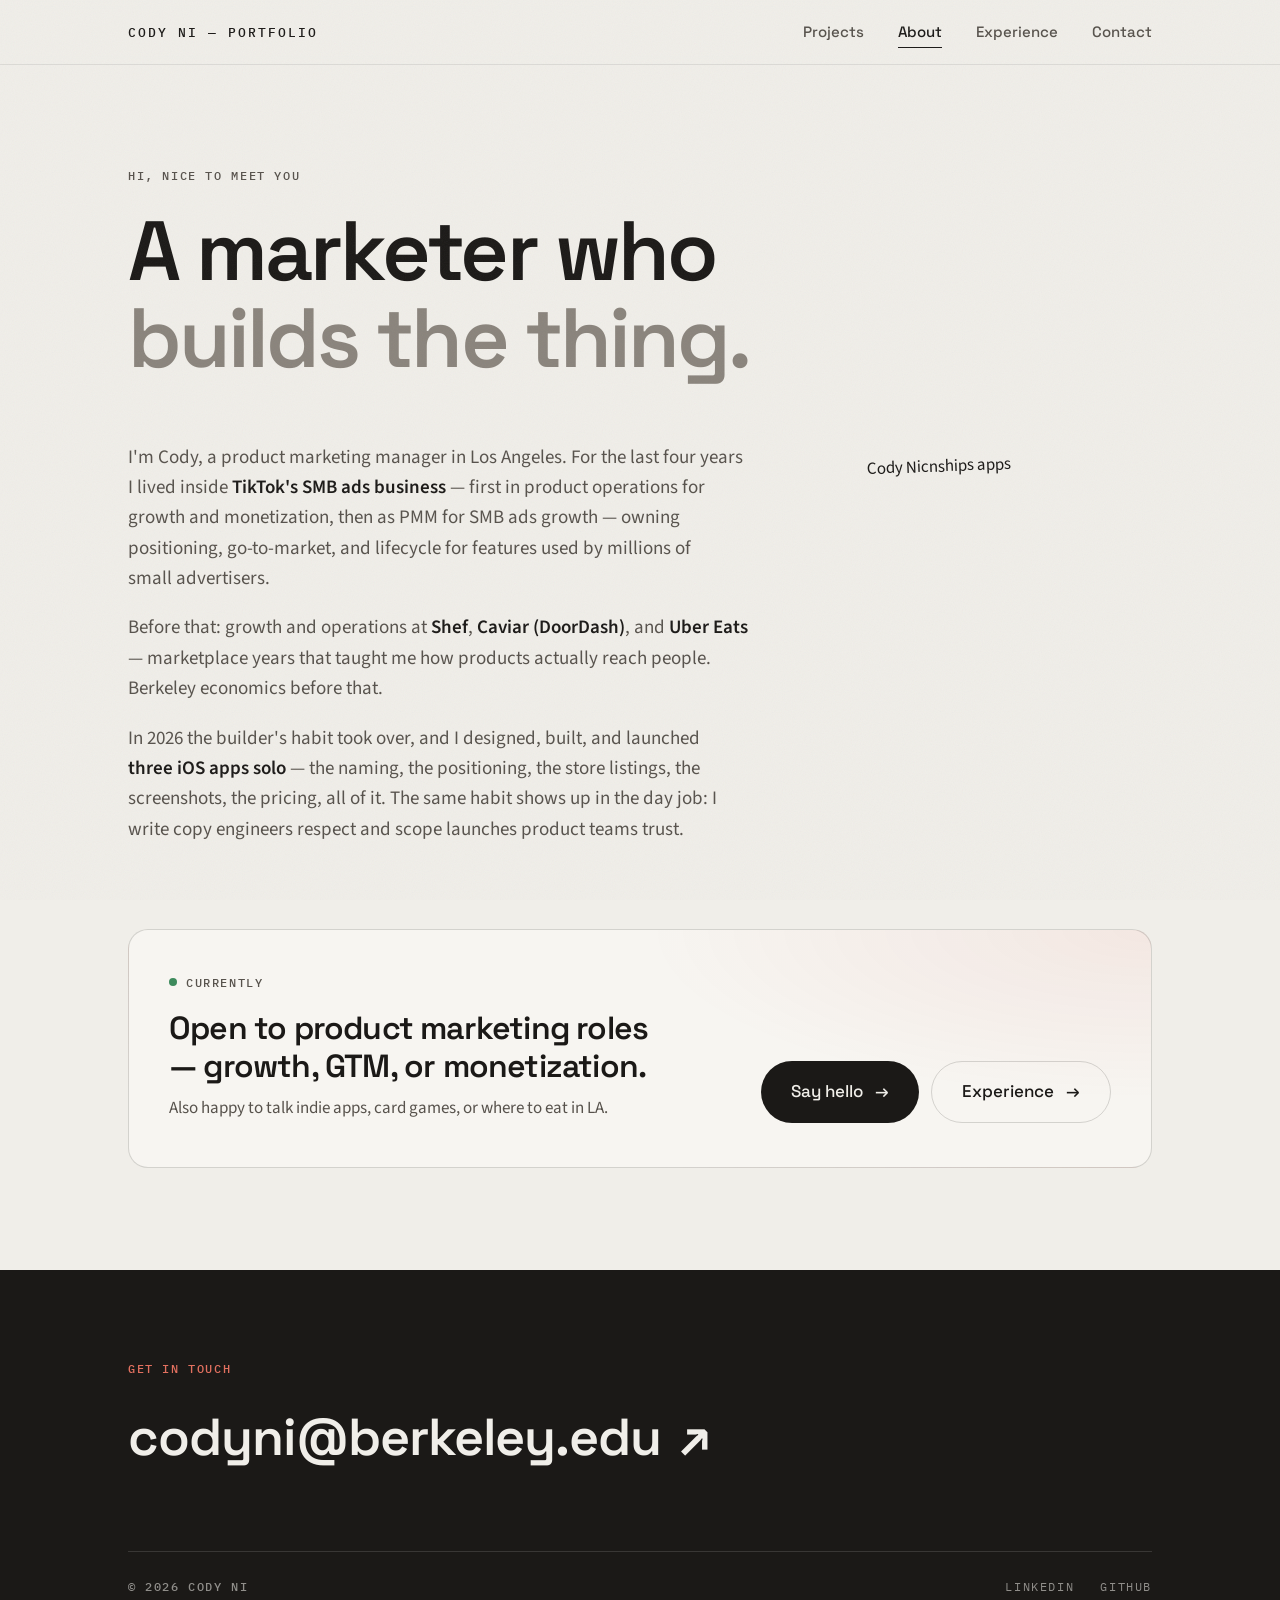
==== commit 87326c96: "Restore hero/polaroid CSS lost in scroll-cue removal; About 'Currently' panel; drop LA caption Co-Au" ====
--- a/about.html
+++ b/about.html
@@ -54,24 +54,20 @@
             <div class="polaroid-fallback"><span class="pf-label">Cody Ni</span><span class="pf-mono">cn</span><span class="pf-label">ships apps</span></div>
             <img class="photo" src="assets/photo.jpg" alt="Cody Ni" onerror="this.remove()">
           </div>
-          <span class="photo-caption">somewhere in LA →</span>
         </div>
       </div>
     </section>
 
     <section class="container">
-      <div class="about-cols">
-        <div class="currently reveal">
-          <span class="label">Currently</span>
-          <p>Open to product marketing roles — growth, GTM, or monetization. Also happy to
-          talk indie apps, card games, or where to eat in LA.</p>
+      <div class="now-panel reveal">
+        <div class="now-main">
+          <span class="label"><span class="dot"></span>Currently</span>
+          <h2 class="now-title">Open to product marketing roles — growth, GTM, or monetization.</h2>
+          <p>Also happy to talk indie apps, card games, or where to eat in LA.</p>
         </div>
-        <div class="reveal">
-          <span class="label" style="display:block; margin-bottom:18px;">Keep going</span>
-          <div class="contact-alt" style="margin-top:0;">
-            <a class="btn btn--ghost" href="resume.html">Experience <span class="arrow">→</span></a>
-            <a class="btn btn--ghost" href="contact.html">Say hello <span class="arrow">→</span></a>
-          </div>
+        <div class="now-actions">
+          <a class="btn" href="contact.html">Say hello <span class="arrow">→</span></a>
+          <a class="btn btn--ghost" href="resume.html">Experience <span class="arrow">→</span></a>
         </div>
       </div>
     </section>
--- a/css/style.css
+++ b/css/style.css
@@ -289,130 +289,6 @@
   z-index: -1;
 }
 
-.scroll-cue {
-  display: inline-flex;
-  align-items: center;
-  gap: 14px;
-  margin-top: clamp(40px, 6vw, 72px);
-}
-
-.scroll-cue .cue-line {
-  width: 44px;
-  height: 1px;
-  background: var(--line);
-  position: relative;
-  overflow: hidden;
-}
-
-.scroll-cue .cue-line::after {
-  content: "";
-  position: absolute;
-  inset: 0;
-  background: var(--ink);
-  animation: cue 2.2s var(--ease-out) infinite;
-}
-
-@keyframes cue {
-  0% { transform: scaleX(0); transform-origin: left; }
-  50% { transform: scaleX(1); transform-origin: left; }
-  51% { transform-origin: right; }
-  100% { transform: scaleX(0); transform-origin: right; }
-}
-
-.hero-eyebrow { display: flex; flex-wrap: wrap; gap: 10px 26px; margin-bottom: clamp(26px, 4vw, 44px); }
-
-.hero h1 {
-  font-size: clamp(42px, 7vw, 96px);
-  line-height: 1.04;
-  letter-spacing: -0.035em;
-}
-
-
-.hero-row {
-  display: flex;
-  align-items: flex-end;
-  justify-content: space-between;
-  gap: clamp(28px, 5vw, 64px);
-  margin-top: clamp(30px, 5vw, 54px);
-}
-
-.hero-lede {
-  max-width: 470px;
-  font-size: clamp(17px, 1.6vw, 19.5px);
-  color: var(--ink-2);
-}
-
-.hero-photo-wrap { position: relative; flex: none; }
-
-.polaroid {
-  position: relative;
-  width: clamp(150px, 19vw, 216px);
-  aspect-ratio: 21 / 26;
-  border-radius: 14px;
-  overflow: hidden;
-  transform: rotate(2.5deg);
-  border: 1px solid var(--line);
-  background: var(--paper-raised);
-  box-shadow: 0 18px 40px -18px rgba(27, 25, 23, 0.4);
-  transition: transform 0.45s var(--ease-out);
-}
-
-.polaroid:hover { transform: rotate(0.4deg) translateY(-3px); }
-
-.polaroid img.photo {
-  position: absolute;
-  inset: 0;
-  z-index: 1;
-  width: 100%;
-  height: 100%;
-  object-fit: cover;
-}
-
-.polaroid-fallback {
-  position: absolute;
-  inset: 0;
-  display: flex;
-  flex-direction: column;
-  justify-content: space-between;
-  padding: 14px 15px 13px;
-  background:
-    radial-gradient(120% 80% at 85% 0%, rgba(194, 64, 47, 0.42), transparent 60%),
-    var(--ink);
-  color: var(--paper);
-}
-
-.polaroid-fallback .pf-label {
-  font-family: var(--font-mono);
-  font-size: 9.5px;
-  letter-spacing: 0.16em;
-  text-transform: uppercase;
-  color: rgba(240, 238, 233, 0.62);
-}
-
-.polaroid-fallback .pf-mono {
-  font-family: var(--font-display);
-  font-weight: 600;
-  font-size: clamp(38px, 4.4vw, 54px);
-  letter-spacing: -0.03em;
-  line-height: 1;
-}
-
-.photo-caption {
-  position: absolute;
-  bottom: 16px;
-  right: calc(100% + 14px);
-  font-family: var(--font-mono);
-  font-size: 11.5px;
-  letter-spacing: 0.12em;
-  text-transform: uppercase;
-  color: var(--ink-2);
-  white-space: nowrap;
-}
-
-/* inline text link */
-.tlink { text-decoration: underline; text-underline-offset: 3px; text-decoration-thickness: 1px; transition: color 0.25s; }
-.tlink:hover { color: var(--red); }
-
 /* ---------- marquee ---------- */
 
 .marquee {
@@ -805,15 +681,34 @@
 
 .exp-row .years { font-family: var(--font-mono); font-size: 12px; letter-spacing: 0.1em; color: var(--ink-3); white-space: nowrap; }
 
-/* toolkit + currently */
-.about-cols {
+/* "currently" panel — the page's closing statement */
+.now-panel {
+  margin-top: clamp(48px, 7vw, 84px);
   display: grid;
-  grid-template-columns: 1fr 1fr;
-  gap: clamp(28px, 5vw, 72px);
-  margin-top: clamp(48px, 7vw, 84px);
-}
-
-.about-cols .label { display: block; margin-bottom: 18px; }
+  grid-template-columns: 1fr auto;
+  gap: 28px 48px;
+  align-items: end;
+  padding: clamp(28px, 4vw, 44px) clamp(24px, 3.5vw, 40px);
+  border: 1px solid var(--line);
+  border-radius: 20px;
+  background:
+    radial-gradient(90% 130% at 100% 0%, rgba(194, 64, 47, 0.08), transparent 55%),
+    var(--paper-raised);
+}
+
+.now-panel .label { display: block; margin-bottom: 16px; }
+
+.now-title {
+  font-size: clamp(22px, 2.6vw, 32px);
+  line-height: 1.2;
+  letter-spacing: -0.025em;
+  max-width: 20em;
+  margin-bottom: 10px;
+}
+
+.now-panel p { color: var(--ink-2); max-width: 520px; }
+
+.now-actions { display: flex; flex-wrap: wrap; gap: 12px; }
 
 .toolkit { display: flex; flex-wrap: wrap; gap: 9px; }
 
@@ -821,8 +716,6 @@
 
 .toolkit .tag { transition: border-color 0.25s, color 0.25s, background 0.25s; }
 .toolkit .tag:hover { border-color: var(--ink); background: var(--ink); color: var(--paper); }
-
-.currently p { color: var(--ink-2); max-width: 430px; }
 
 /* ---------- contact ---------- */
 
@@ -835,7 +728,6 @@
   line-height: 0.98;
   letter-spacing: -0.04em;
 }
-
 
 .contact-lede { max-width: 520px; margin-top: clamp(24px, 3.6vw, 38px); font-size: clamp(17px, 1.6vw, 20px); color: var(--ink-2); }
 
@@ -931,7 +823,6 @@
   .case-body .label { padding-top: 0; }
   .about-grid { grid-template-columns: 1fr; }
   .about-photo { justify-self: start; margin-top: 10px; }
-  .about-cols { grid-template-columns: 1fr; }
 }
 
 @media (max-width: 560px) {
@@ -955,7 +846,6 @@
   .dot { animation: none; }
   .reveal { opacity: 1; transform: none; transition: none; }
   .fade-up, .w { opacity: 1; transform: none; filter: none; animation: none; }
-  .scroll-cue .cue-line::after { display: none; }
   .case-band .shot { animation: none; }
   .work-row::after, .exp-row::after, .highlight::after { transform: scaleX(1); transition: none; }
   *, *::before, *::after { transition-duration: 0.01ms !important; animation-duration: 0.01ms !important; }
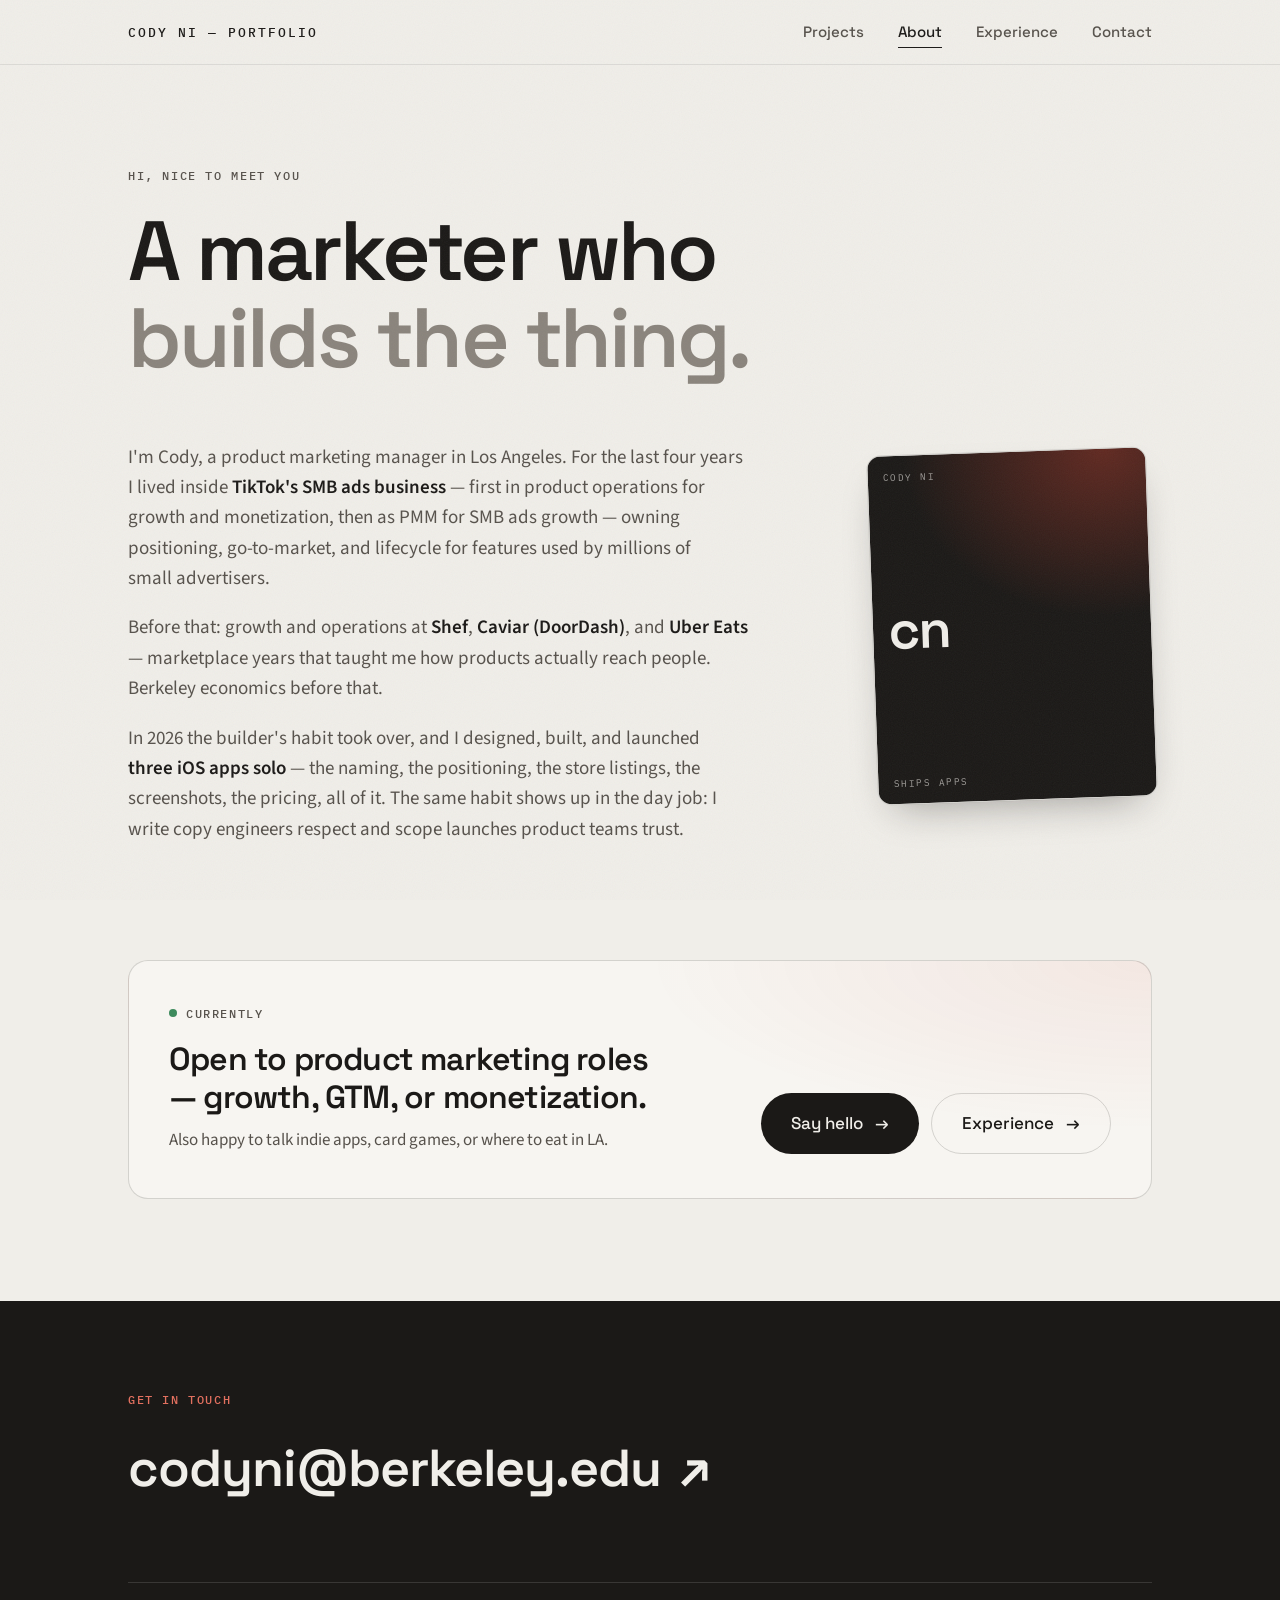
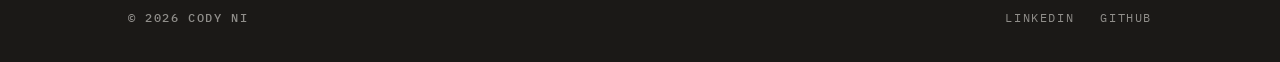
==== commit 916e8f9a: "Audit fixes: panel mobile layout and spacing, no phantom photo request, escaped font URL, slim conta" ====
--- a/about.html
+++ b/about.html
@@ -13,7 +13,7 @@
   <link rel="icon" href="assets/favicon.svg" type="image/svg+xml">
   <link rel="preconnect" href="https://fonts.googleapis.com">
   <link rel="preconnect" href="https://fonts.gstatic.com" crossorigin>
-  <link href="https://fonts.googleapis.com/css2?family=Space+Grotesk:wght@400;500;600&family=IBM+Plex+Mono:wght@400;500&family=Source+Sans+3:wght@400;500;600&display=swap" rel="stylesheet">
+  <link href="https://fonts.googleapis.com/css2?family=Space+Grotesk:wght@400;500;600&amp;family=IBM+Plex+Mono:wght@400;500&amp;family=Source+Sans+3:wght@400;500;600&amp;display=swap" rel="stylesheet">
   <link rel="stylesheet" href="css/style.css">
 </head>
 <body>
@@ -52,7 +52,6 @@
         <div class="about-photo fade-up" style="--d:.26s">
           <div class="polaroid">
             <div class="polaroid-fallback"><span class="pf-label">Cody Ni</span><span class="pf-mono">cn</span><span class="pf-label">ships apps</span></div>
-            <img class="photo" src="assets/photo.jpg" alt="Cody Ni" onerror="this.remove()">
           </div>
         </div>
       </div>
--- a/css/style.css
+++ b/css/style.css
@@ -96,8 +96,6 @@
   color: var(--ink-2);
 }
 
-.label--dark { color: var(--ink); }
-
 /* two-tone accent inside display type */
 h1 .muted { color: var(--ink-3); }
 
@@ -196,6 +194,8 @@
 }
 
 .site-footer .label { color: rgba(240, 238, 233, 0.5); }
+
+.site-footer--slim { padding-top: 34px; }
 
 .footer-cta { margin-bottom: clamp(44px, 6vw, 72px); }
 
@@ -289,6 +289,100 @@
   z-index: -1;
 }
 
+.hero-eyebrow { display: flex; flex-wrap: wrap; gap: 10px 26px; margin-bottom: clamp(26px, 4vw, 44px); }
+
+.hero h1 {
+  font-size: clamp(42px, 7vw, 96px);
+  line-height: 1.04;
+  letter-spacing: -0.035em;
+}
+
+
+.hero-row {
+  display: flex;
+  align-items: flex-end;
+  justify-content: space-between;
+  gap: clamp(28px, 5vw, 64px);
+  margin-top: clamp(30px, 5vw, 54px);
+}
+
+.hero-lede {
+  max-width: 470px;
+  font-size: clamp(17px, 1.6vw, 19.5px);
+  color: var(--ink-2);
+}
+
+.hero-photo-wrap { position: relative; flex: none; }
+
+.polaroid {
+  position: relative;
+  width: clamp(150px, 19vw, 216px);
+  aspect-ratio: 21 / 26;
+  border-radius: 14px;
+  overflow: hidden;
+  transform: rotate(2.5deg);
+  border: 1px solid var(--line);
+  background: var(--paper-raised);
+  box-shadow: 0 18px 40px -18px rgba(27, 25, 23, 0.4);
+  transition: transform 0.45s var(--ease-out);
+}
+
+.polaroid:hover { transform: rotate(0.4deg) translateY(-3px); }
+
+.polaroid img.photo {
+  position: absolute;
+  inset: 0;
+  z-index: 1;
+  width: 100%;
+  height: 100%;
+  object-fit: cover;
+}
+
+.polaroid-fallback {
+  position: absolute;
+  inset: 0;
+  display: flex;
+  flex-direction: column;
+  justify-content: space-between;
+  padding: 14px 15px 13px;
+  background:
+    radial-gradient(120% 80% at 85% 0%, rgba(194, 64, 47, 0.42), transparent 60%),
+    var(--ink);
+  color: var(--paper);
+}
+
+.polaroid-fallback .pf-label {
+  font-family: var(--font-mono);
+  font-size: 9.5px;
+  letter-spacing: 0.16em;
+  text-transform: uppercase;
+  color: rgba(240, 238, 233, 0.62);
+}
+
+.polaroid-fallback .pf-mono {
+  font-family: var(--font-display);
+  font-weight: 600;
+  font-size: clamp(38px, 4.4vw, 54px);
+  letter-spacing: -0.03em;
+  line-height: 1;
+}
+
+.photo-caption {
+  position: absolute;
+  bottom: 16px;
+  right: calc(100% + 14px);
+  font-family: var(--font-mono);
+  font-size: 11.5px;
+  letter-spacing: 0.12em;
+  text-transform: uppercase;
+  color: var(--ink-2);
+  white-space: nowrap;
+}
+
+/* inline text link */
+.tlink { text-decoration: underline; text-underline-offset: 3px; text-decoration-thickness: 1px; transition: color 0.25s; }
+.tlink:hover { color: var(--red); }
+
 /* ---------- marquee ---------- */
 
 .marquee {
@@ -660,10 +754,6 @@
 .about-photo .polaroid:hover { transform: rotate(-0.4deg) translateY(-3px); }
 
 /* experience */
-.exp { margin-top: clamp(56px, 8vw, 96px); }
-
-.exp .label { display: block; margin-bottom: 8px; }
-
 .exp-list { border-top: 1px solid var(--line); }
 
 .exp-row {
@@ -683,7 +773,7 @@
 
 /* "currently" panel — the page's closing statement */
 .now-panel {
-  margin-top: clamp(48px, 7vw, 84px);
+  margin-top: clamp(64px, 9vw, 120px);
   display: grid;
   grid-template-columns: 1fr auto;
   gap: 28px 48px;
@@ -823,6 +913,7 @@
   .case-body .label { padding-top: 0; }
   .about-grid { grid-template-columns: 1fr; }
   .about-photo { justify-self: start; margin-top: 10px; }
+  .now-panel { grid-template-columns: 1fr; align-items: start; }
 }
 
 @media (max-width: 560px) {
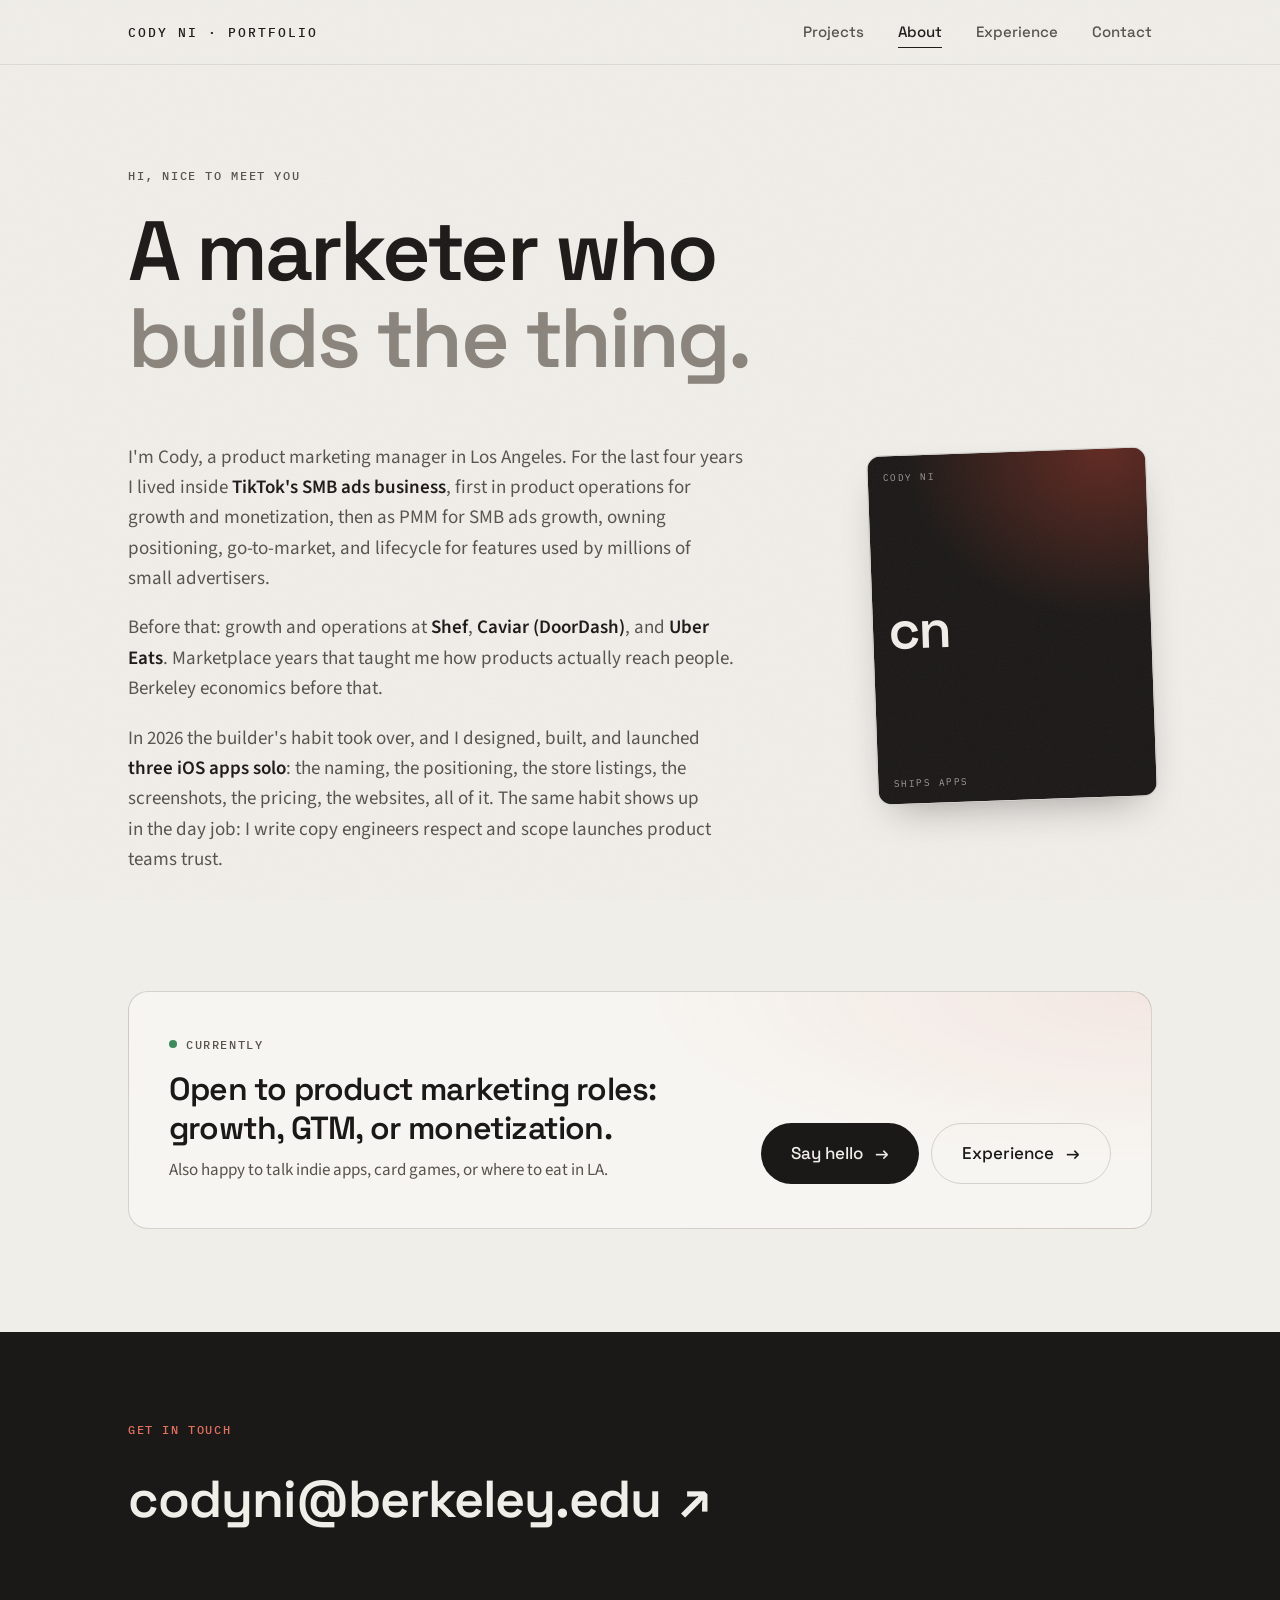
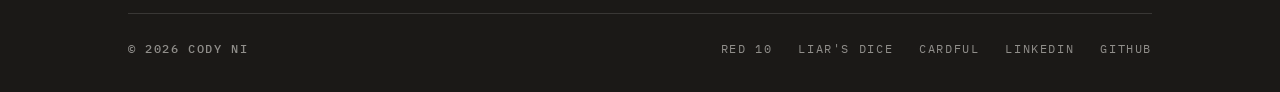
==== commit de7e9696: "Link the app sites, replace build stats with outcome metrics, remove em dashes Cody asked for the th" ====
--- a/about.html
+++ b/about.html
@@ -3,12 +3,12 @@
 <head>
   <meta charset="UTF-8">
   <meta name="viewport" content="width=device-width, initial-scale=1.0">
-  <title>About — Cody Ni</title>
-  <meta name="description" content="Cody Ni is a product marketing manager in Los Angeles — four years on TikTok's SMB ads business, three iOS apps shipped solo.">
+  <title>About · Cody Ni</title>
+  <meta name="description" content="Cody Ni is a product marketing manager in Los Angeles: four years on TikTok's SMB ads business, three iOS apps shipped solo.">
   <link rel="canonical" href="https://codyni123.github.io/about.html">
   <meta property="og:type" content="profile">
   <meta property="og:title" content="About Cody Ni">
-  <meta property="og:description" content="A marketer who builds the thing — PMM at TikTok, three iOS apps shipped solo.">
+  <meta property="og:description" content="A marketer who builds the thing. PMM at TikTok, three iOS apps shipped solo.">
   <meta property="og:image" content="https://codyni123.github.io/assets/og.png">
   <link rel="icon" href="assets/favicon.svg" type="image/svg+xml">
   <link rel="preconnect" href="https://fonts.googleapis.com">
@@ -20,7 +20,7 @@
 
   <header class="site-header">
     <div class="container">
-      <a class="wordmark" href="index.html">Cody Ni<span class="wm-tail"> — Portfolio</span></a>
+      <a class="wordmark" href="index.html">Cody Ni<span class="wm-tail"> · Portfolio</span></a>
       <nav class="site-nav" aria-label="Main">
         <a href="index.html#projects">Projects</a>
         <a href="about.html" aria-current="page">About</a>
@@ -38,16 +38,16 @@
       <div class="about-grid">
         <div class="about-bio fade-up" style="--d:.18s">
           <p>I'm Cody, a product marketing manager in Los Angeles. For the last four years I
-          lived inside <strong>TikTok's SMB ads business</strong> — first in product operations
-          for growth and monetization, then as PMM for SMB ads growth — owning positioning,
+          lived inside <strong>TikTok's SMB ads business</strong>, first in product operations
+          for growth and monetization, then as PMM for SMB ads growth, owning positioning,
           go-to-market, and lifecycle for features used by millions of small advertisers.</p>
           <p>Before that: growth and operations at <strong>Shef</strong>, <strong>Caviar
-          (DoorDash)</strong>, and <strong>Uber Eats</strong> — marketplace years that taught me
+          (DoorDash)</strong>, and <strong>Uber Eats</strong>. Marketplace years that taught me
           how products actually reach people. Berkeley economics before that.</p>
           <p>In 2026 the builder's habit took over, and I designed, built, and launched
-          <strong>three iOS apps solo</strong> — the naming, the positioning, the store
-          listings, the screenshots, the pricing, all of it. The same habit shows up in the day
-          job: I write copy engineers respect and scope launches product teams trust.</p>
+          <strong>three iOS apps solo</strong>: the naming, the positioning, the store listings,
+          the screenshots, the pricing, the websites, all of it. The same habit shows up in the
+          day job: I write copy engineers respect and scope launches product teams trust.</p>
         </div>
         <div class="about-photo fade-up" style="--d:.26s">
           <div class="polaroid">
@@ -61,7 +61,7 @@
       <div class="now-panel reveal">
         <div class="now-main">
           <span class="label"><span class="dot"></span>Currently</span>
-          <h2 class="now-title">Open to product marketing roles — growth, GTM, or monetization.</h2>
+          <h2 class="now-title">Open to product marketing roles: growth, GTM, or monetization.</h2>
           <p>Also happy to talk indie apps, card games, or where to eat in LA.</p>
         </div>
         <div class="now-actions">
@@ -81,6 +81,9 @@
       <div class="footer-meta">
         <span class="label">© 2026 Cody Ni</span>
         <div class="footer-links">
+          <a href="https://red10.web.app/" target="_blank" rel="noopener">Red 10</a>
+          <a href="https://codyni123.github.io/liars-dice-site/" target="_blank" rel="noopener">Liar's Dice</a>
+          <a href="https://getcardful.pages.dev/" target="_blank" rel="noopener">Cardful</a>
           <a href="https://www.linkedin.com/in/codyni123" target="_blank" rel="noopener">LinkedIn</a>
           <a href="https://github.com/codyni123" target="_blank" rel="noopener">GitHub</a>
         </div>
--- a/css/style.css
+++ b/css/style.css
@@ -1,5 +1,5 @@
 /* ============================================================
-   Cody Ni — portfolio
+   Cody Ni, portfolio
    2026 editorial: big type, warm paper, tactile detail
    ============================================================ */
 
@@ -57,7 +57,7 @@
   text-rendering: optimizeLegibility;
 }
 
-/* faint paper grain — the tactile detail */
+/* faint paper grain: the tactile detail */
 body::after {
   content: "";
   position: fixed;
@@ -86,7 +86,7 @@
   padding-right: var(--pad);
 }
 
-/* mono label — the site's connective tissue */
+/* mono label: the site's connective tissue */
 .label {
   font-family: var(--font-mono);
   font-size: 11.5px;
@@ -275,7 +275,7 @@
 
 .hero { position: relative; isolation: isolate; padding-top: clamp(56px, 9vw, 120px); padding-bottom: clamp(40px, 6vw, 80px); }
 
-/* soft warm glow behind the hero — depth without decoration */
+/* soft warm glow behind the hero: depth without decoration */
 .hero::before {
   content: "";
   position: absolute;
@@ -597,7 +597,7 @@
   border-top: 1px solid var(--line);
 }
 
-.case-meta dl { display: flex; flex-wrap: wrap; gap: 20px 56px; margin: 0; }
+.case-meta dl { display: flex; flex-wrap: wrap; gap: 20px 44px; margin: 0; }
 
 .case-meta dt { font-family: var(--font-mono); font-size: 10.5px; letter-spacing: 0.14em; text-transform: uppercase; color: var(--ink-3); margin-bottom: 7px; }
 
@@ -771,7 +771,7 @@
 
 .exp-row .years { font-family: var(--font-mono); font-size: 12px; letter-spacing: 0.1em; color: var(--ink-3); white-space: nowrap; }
 
-/* "currently" panel — the page's closing statement */
+/* "currently" panel: the page's closing statement */
 .now-panel {
   margin-top: clamp(64px, 9vw, 120px);
   display: grid;
@@ -899,6 +899,79 @@
   }
 }
 
+/* ---------- numbers (proof tiles) ---------- */
+
+.proof { padding-top: clamp(40px, 6vw, 64px); }
+
+.numbers {
+  display: grid;
+  grid-template-columns: repeat(3, 1fr);
+  border-top: 1px solid var(--line);
+  border-bottom: 1px solid var(--line);
+  margin-top: clamp(28px, 4vw, 40px);
+}
+
+.proof .numbers { margin-top: 0; }
+
+.numbers--4 { grid-template-columns: repeat(4, 1fr); }
+
+.number {
+  position: relative;
+  padding: clamp(20px, 2.8vw, 30px) clamp(16px, 2.4vw, 28px) clamp(20px, 2.8vw, 30px) 0;
+}
+
+.number + .number {
+  border-left: 1px solid var(--line-soft);
+  padding-left: clamp(16px, 2.4vw, 28px);
+}
+
+/* same red hairline as the aside cards, so the two strips read as one family */
+.number::before {
+  content: "";
+  position: absolute;
+  top: -1px;
+  left: 0;
+  height: 2px;
+  width: 0;
+  background: var(--red);
+  transition: width 0.55s var(--ease-out);
+}
+
+.number:hover::before { width: 100%; }
+
+.n-val {
+  display: block;
+  font-family: var(--font-display);
+  font-weight: 600;
+  font-size: clamp(28px, 3.6vw, 44px);
+  letter-spacing: -0.03em;
+  line-height: 1;
+  font-variant-numeric: tabular-nums;
+  color: var(--ink);
+}
+
+.n-val .star { color: var(--red); font-size: 0.68em; vertical-align: 0.14em; margin-left: 0.06em; }
+
+.n-key {
+  display: block;
+  margin-top: 11px;
+  font-family: var(--font-mono);
+  font-size: 11px;
+  letter-spacing: 0.12em;
+  text-transform: uppercase;
+  color: var(--ink-2);
+  line-height: 1.5;
+}
+
+/* the opening line of each project row, set in ink */
+.work-copy .hook { color: var(--ink); font-weight: 600; }
+
+/* a real-world metric inside the tag row */
+.tag--stat { color: var(--red); border-color: rgba(194, 64, 47, 0.45); }
+
+/* case header actions: store + site */
+.case-actions { display: flex; flex-wrap: wrap; gap: 12px; }
+
 /* ---------- responsive ---------- */
 
 @media (max-width: 860px) {
@@ -914,6 +987,9 @@
   .about-grid { grid-template-columns: 1fr; }
   .about-photo { justify-self: start; margin-top: 10px; }
   .now-panel { grid-template-columns: 1fr; align-items: start; }
+  .numbers--4 { grid-template-columns: repeat(2, 1fr); }
+  .numbers--4 .number:nth-child(3) { border-left: 0; padding-left: 0; }
+  .numbers--4 .number:nth-child(n+3) { border-top: 1px solid var(--line-soft); }
 }
 
 @media (max-width: 560px) {
@@ -927,6 +1003,10 @@
   .site-nav a { font-size: 13.5px; }
   .case-band .shot:nth-child(3) { display: none; }
   .footer-links { gap: 18px; flex-wrap: wrap; }
+  .numbers { grid-template-columns: repeat(2, 1fr); }
+  .numbers:not(.numbers--4) .number:nth-child(3) { grid-column: 1 / -1; border-left: 0; padding-left: 0; border-top: 1px solid var(--line-soft); }
+  .n-val { font-size: 28px; }
+  .case-actions .btn { padding: 14px 22px; font-size: 16px; }
 }
 
 /* ---------- motion preferences ---------- */
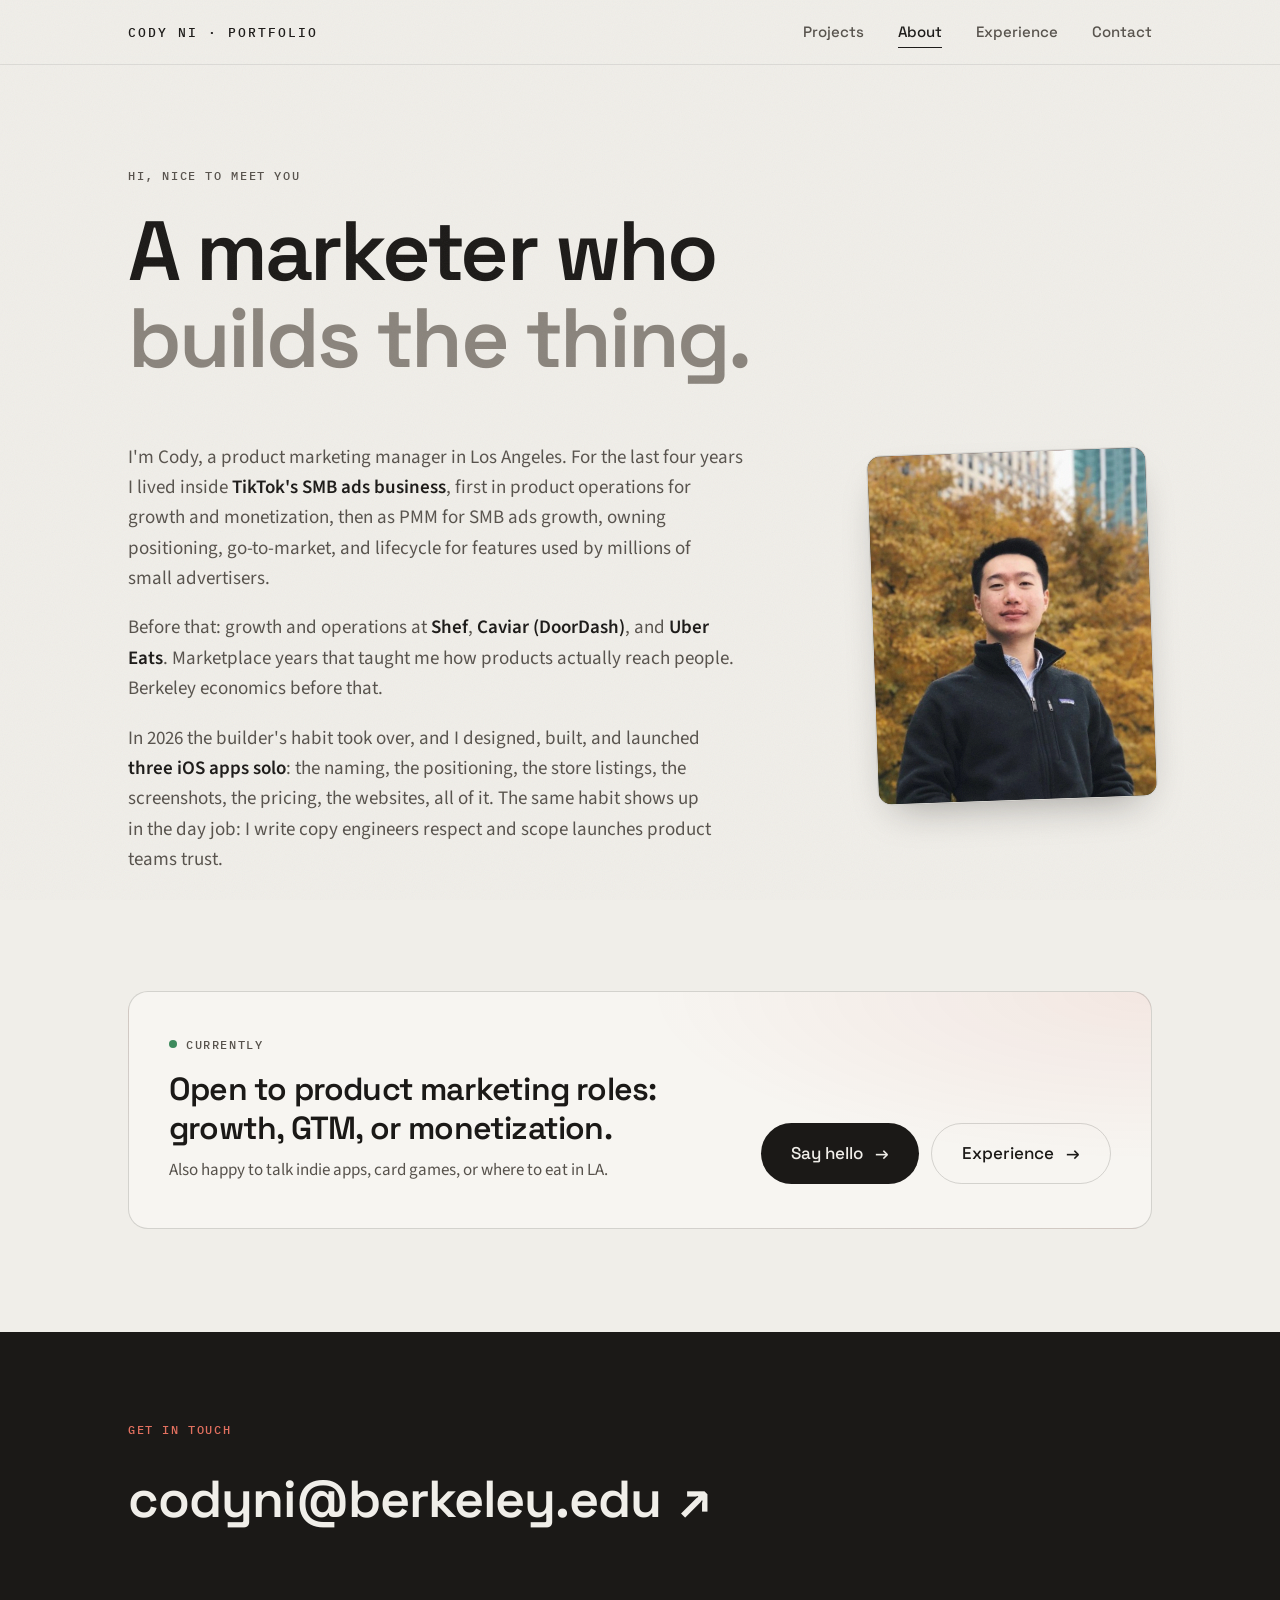
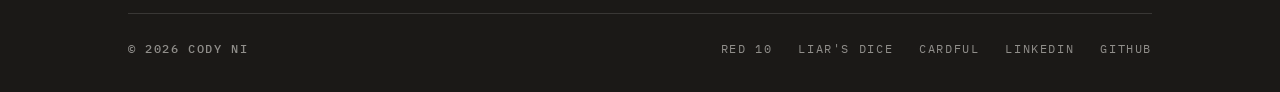
==== commit 8e87bcd0: "Add the portrait photo to the home and About polaroids Save the pasted headshot as assets/photo.jpg " ====
--- a/about.html
+++ b/about.html
@@ -52,6 +52,7 @@
         <div class="about-photo fade-up" style="--d:.26s">
           <div class="polaroid">
             <div class="polaroid-fallback"><span class="pf-label">Cody Ni</span><span class="pf-mono">cn</span><span class="pf-label">ships apps</span></div>
+            <img class="photo" src="assets/photo.jpg" alt="Cody Ni">
           </div>
         </div>
       </div>
--- a/css/style.css
+++ b/css/style.css
@@ -597,7 +597,7 @@
   border-top: 1px solid var(--line);
 }
 
-.case-meta dl { display: flex; flex-wrap: wrap; gap: 20px 44px; margin: 0; }
+.case-meta dl { display: flex; flex-wrap: wrap; gap: 20px 56px; margin: 0; }
 
 .case-meta dt { font-family: var(--font-mono); font-size: 10.5px; letter-spacing: 0.14em; text-transform: uppercase; color: var(--ink-3); margin-bottom: 7px; }
 
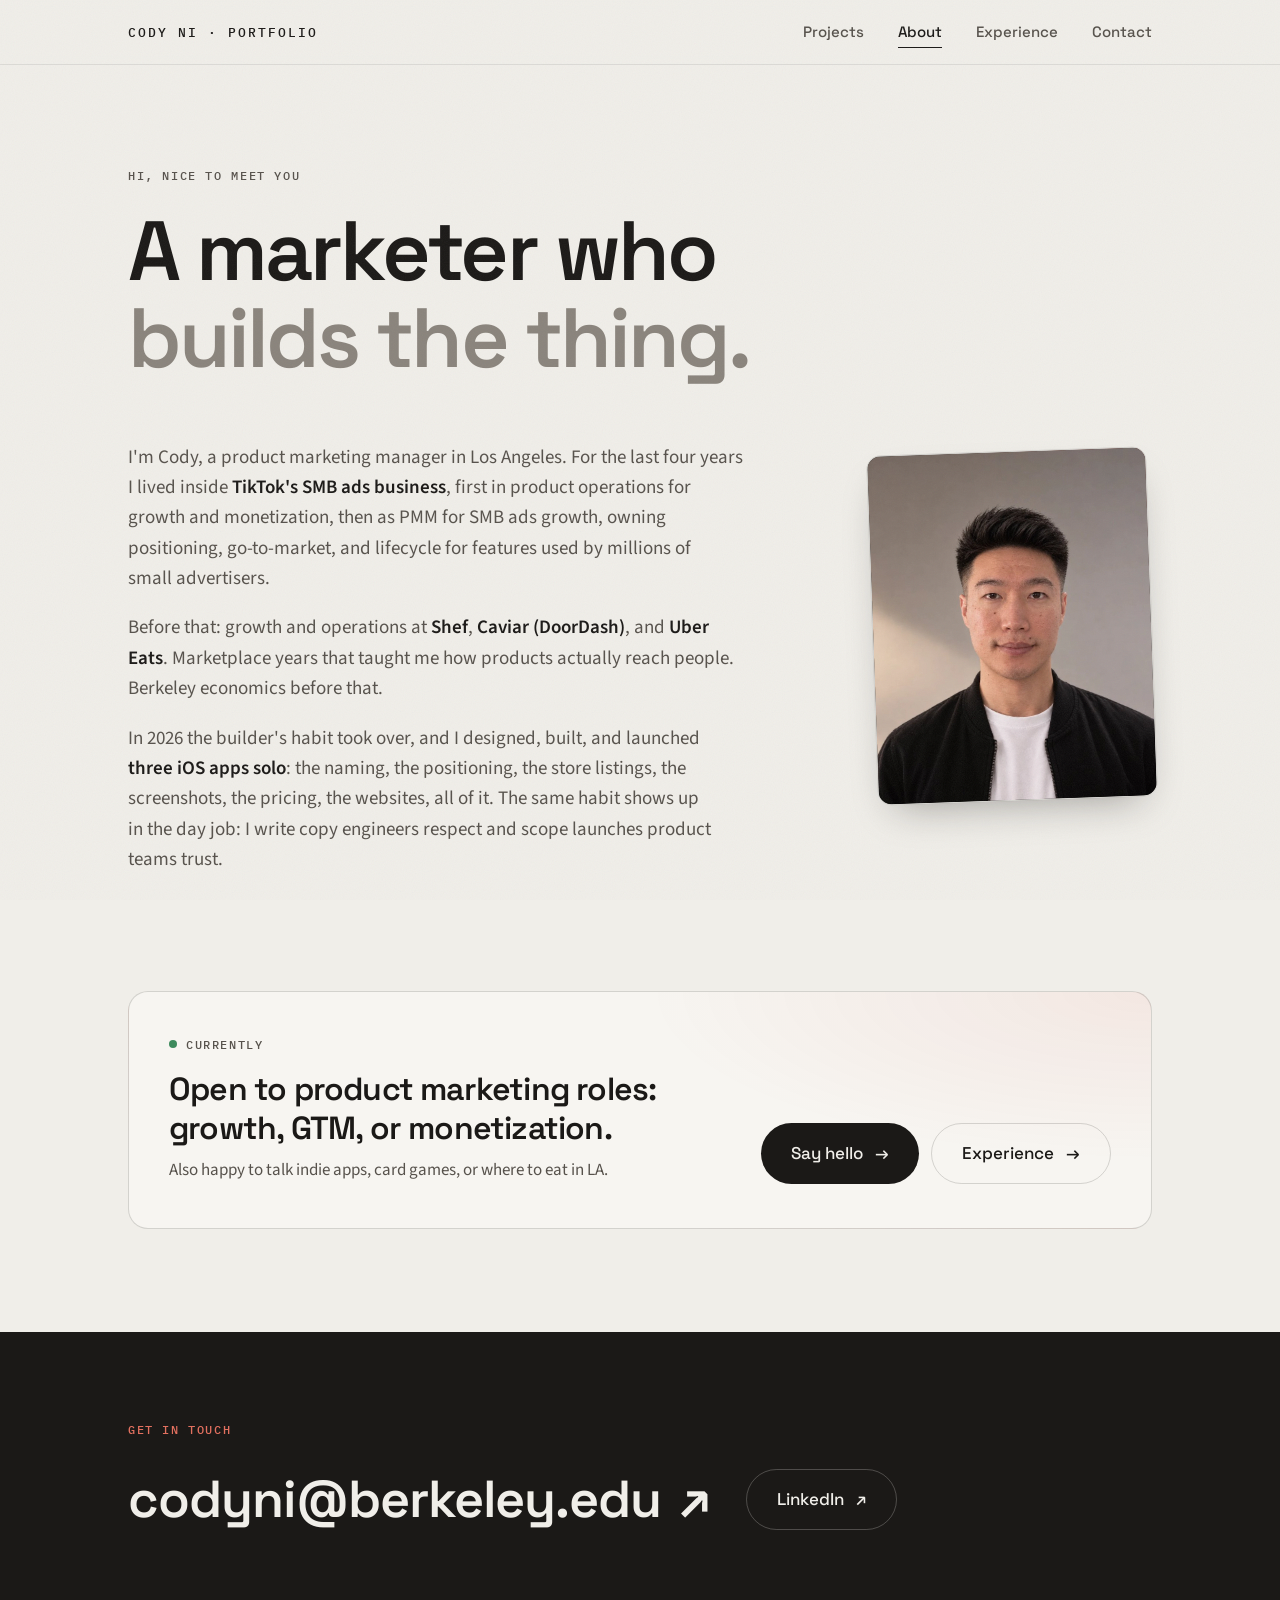
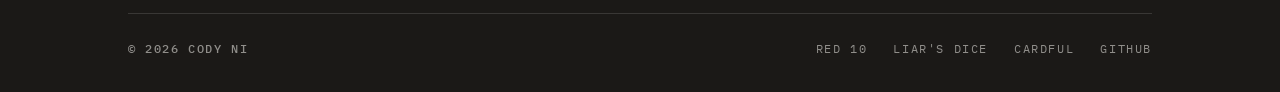
==== commit 0f3bfb61: "Put a LinkedIn button beside the email in every footer The six pages with the "Get in touch" footer " ====
--- a/about.html
+++ b/about.html
@@ -3,18 +3,36 @@
 <head>
   <meta charset="UTF-8">
   <meta name="viewport" content="width=device-width, initial-scale=1.0">
+  <!-- Google tag (gtag.js), GA4 property "Cody Ni Portfolio" -->
+  <script async src="https://www.googletagmanager.com/gtag/js?id=G-BJH40EXPVB"></script>
+  <script>
+    window.dataLayer = window.dataLayer || [];
+    function gtag(){dataLayer.push(arguments);}
+    gtag('js', new Date());
+    gtag('config', 'G-BJH40EXPVB');
+  </script>
   <title>About · Cody Ni</title>
   <meta name="description" content="Cody Ni is a product marketing manager in Los Angeles: four years on TikTok's SMB ads business, three iOS apps shipped solo.">
   <link rel="canonical" href="https://codyni123.github.io/about.html">
+  <meta name="robots" content="index, follow, max-image-preview:large">
   <meta property="og:type" content="profile">
+  <meta property="og:site_name" content="Cody Ni">
   <meta property="og:title" content="About Cody Ni">
   <meta property="og:description" content="A marketer who builds the thing. PMM at TikTok, three iOS apps shipped solo.">
+  <meta property="og:url" content="https://codyni123.github.io/about.html">
   <meta property="og:image" content="https://codyni123.github.io/assets/og.png">
+  <meta property="og:image:width" content="1200">
+  <meta property="og:image:height" content="630">
+  <meta property="og:image:alt" content="Cody Ni, product marketing, Los Angeles. Markets products, ships apps. Icons for Red 10, Liar's Dice, and Cardful.">
+  <meta name="twitter:card" content="summary_large_image">
   <link rel="icon" href="assets/favicon.svg" type="image/svg+xml">
   <link rel="preconnect" href="https://fonts.googleapis.com">
   <link rel="preconnect" href="https://fonts.gstatic.com" crossorigin>
   <link href="https://fonts.googleapis.com/css2?family=Space+Grotesk:wght@400;500;600&amp;family=IBM+Plex+Mono:wght@400;500&amp;family=Source+Sans+3:wght@400;500;600&amp;display=swap" rel="stylesheet">
   <link rel="stylesheet" href="css/style.css">
+  <script type="application/ld+json">
+  {"@context":"https://schema.org","@type":"ProfilePage","@id":"https://codyni123.github.io/about.html","url":"https://codyni123.github.io/about.html","name":"About Cody Ni","mainEntity":{"@type":"Person","@id":"https://codyni123.github.io/#person","name":"Cody Ni","jobTitle":"Product Marketing Manager","url":"https://codyni123.github.io/","image":"https://codyni123.github.io/assets/photo.jpg","sameAs":["https://www.linkedin.com/in/codyni123","https://github.com/codyni123","https://apps.apple.com/us/developer/cody-ni/id1894417955"]}}
+  </script>
 </head>
 <body>
 
@@ -77,7 +95,10 @@
     <div class="container">
       <div class="footer-cta reveal">
         <span class="label">Get in touch</span>
-        <a class="footer-email" href="mailto:codyni@berkeley.edu">codyni@berkeley.edu <span class="arrow">↗</span></a>
+        <div class="footer-contact">
+          <a class="footer-email" href="mailto:codyni@berkeley.edu">codyni@berkeley.edu <span class="arrow">↗</span></a>
+          <a class="btn btn--ghost" href="https://www.linkedin.com/in/codyni123" target="_blank" rel="noopener">LinkedIn <span class="arrow">↗</span></a>
+        </div>
       </div>
       <div class="footer-meta">
         <span class="label">© 2026 Cody Ni</span>
@@ -85,7 +106,6 @@
           <a href="https://red10.web.app/" target="_blank" rel="noopener">Red 10</a>
           <a href="https://codyni123.github.io/liars-dice-site/" target="_blank" rel="noopener">Liar's Dice</a>
           <a href="https://getcardful.pages.dev/" target="_blank" rel="noopener">Cardful</a>
-          <a href="https://www.linkedin.com/in/codyni123" target="_blank" rel="noopener">LinkedIn</a>
           <a href="https://github.com/codyni123" target="_blank" rel="noopener">GitHub</a>
         </div>
       </div>
--- a/css/style.css
+++ b/css/style.css
@@ -216,6 +216,13 @@
 .footer-email .arrow { transition: transform 0.3s var(--ease-out); display: inline-block; }
 .footer-email:hover { color: var(--red-soft); }
 .footer-email:hover .arrow { transform: translate(5px, -5px); }
+
+/* email + LinkedIn side by side; the pill wraps under the email on small screens */
+.footer-contact { display: flex; flex-wrap: wrap; align-items: center; gap: 16px clamp(22px, 3vw, 36px); }
+
+/* ghost pill on the dark footer: the light ghost button, inverted */
+.site-footer .btn--ghost { color: var(--paper); border-color: rgba(240, 238, 233, 0.24); }
+.site-footer .btn--ghost:hover { background: var(--paper); border-color: var(--paper); color: var(--ink); }
 
 .footer-meta {
   display: flex;
@@ -1006,7 +1013,7 @@
   .numbers { grid-template-columns: repeat(2, 1fr); }
   .numbers:not(.numbers--4) .number:nth-child(3) { grid-column: 1 / -1; border-left: 0; padding-left: 0; border-top: 1px solid var(--line-soft); }
   .n-val { font-size: 28px; }
-  .case-actions .btn { padding: 14px 22px; font-size: 16px; }
+  .case-actions .btn, .footer-contact .btn { padding: 14px 22px; font-size: 16px; }
 }
 
 /* ---------- motion preferences ---------- */
